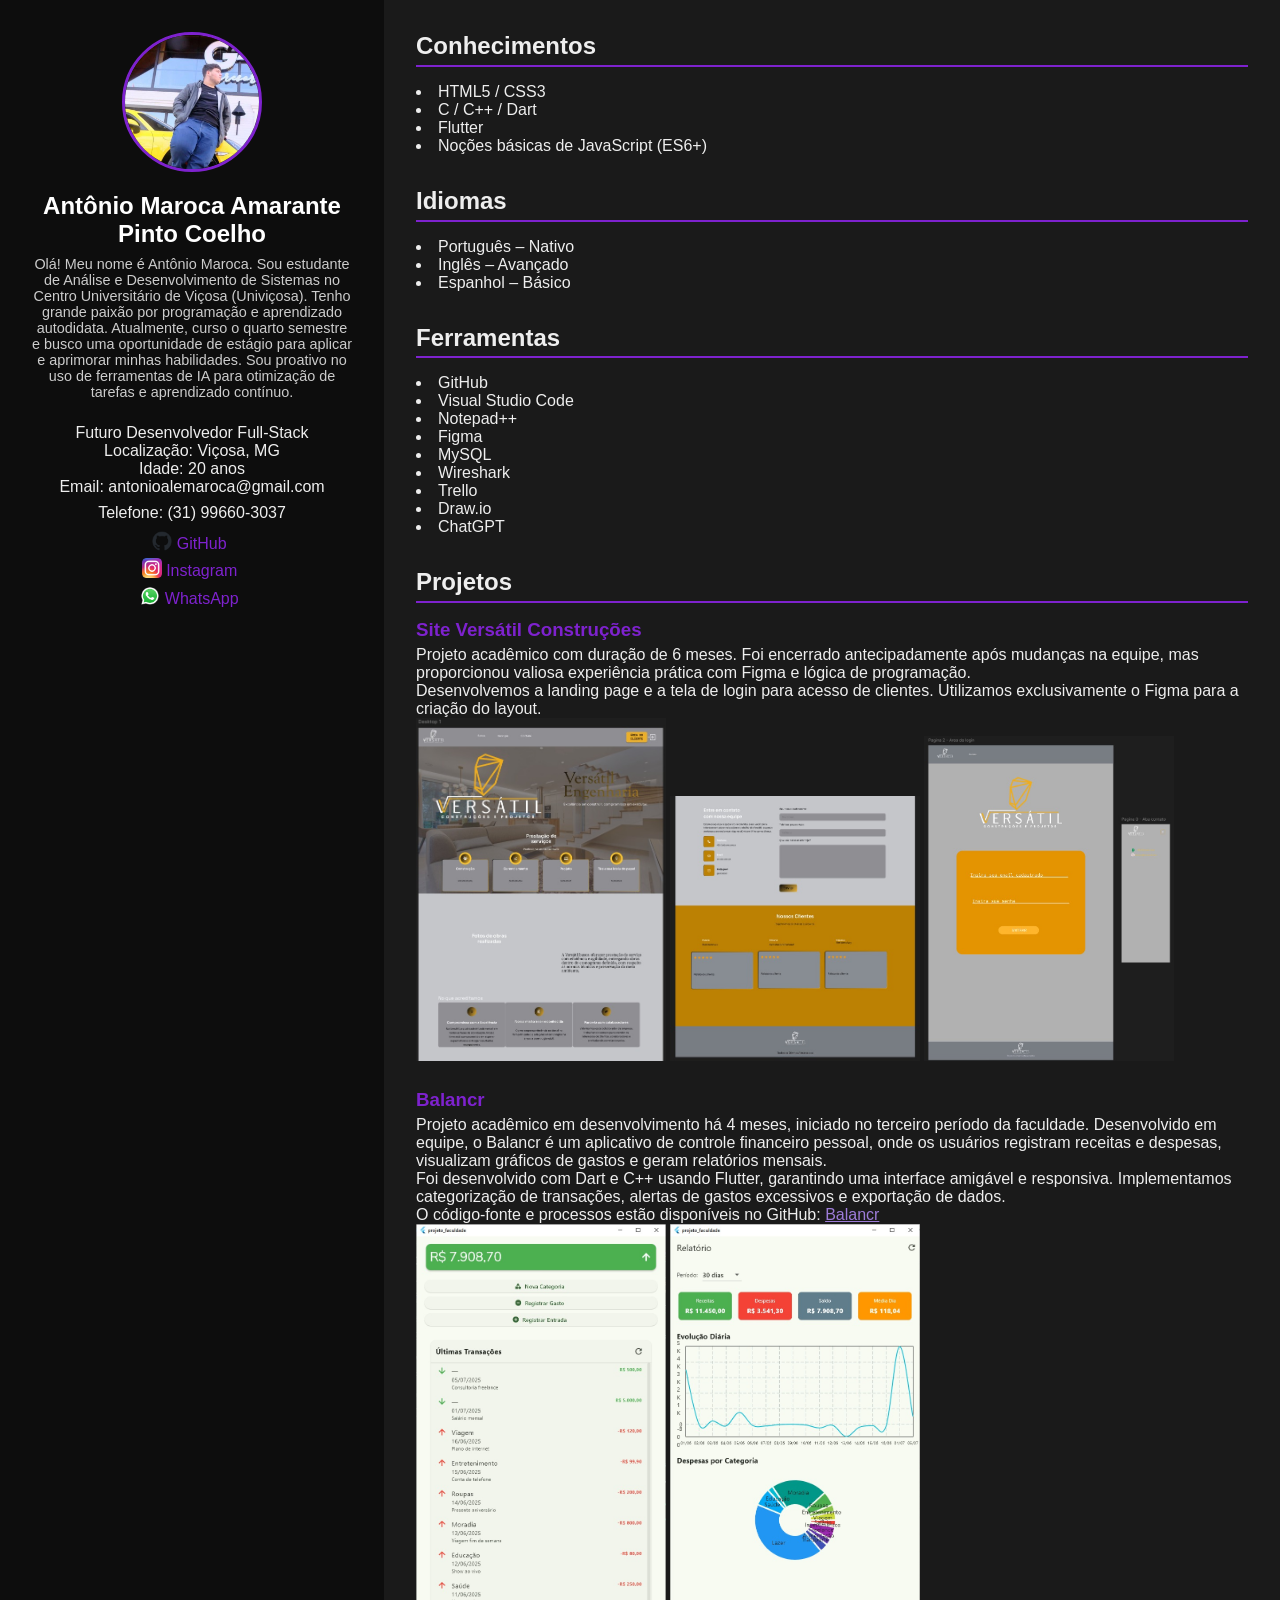
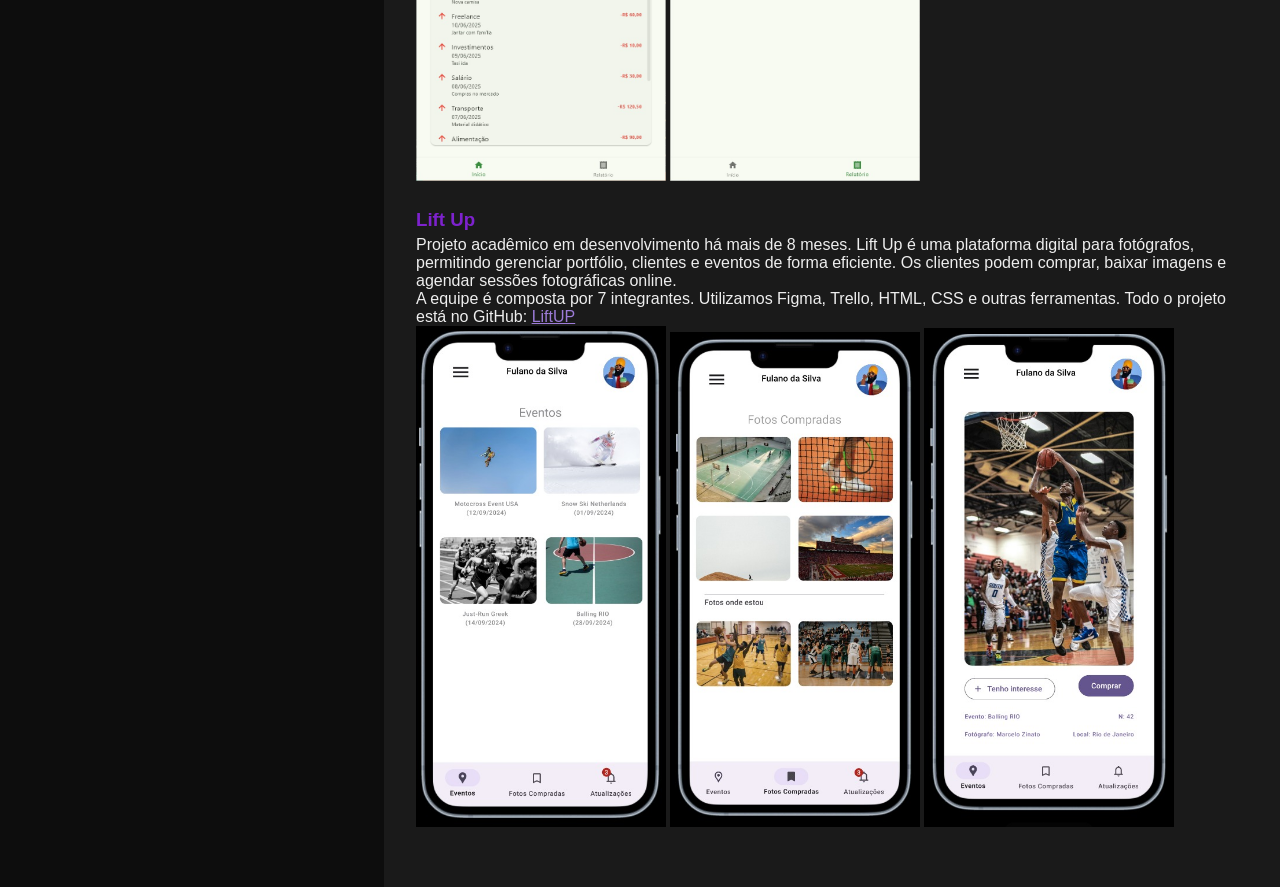
==== index.html @ 8708f104 "Update index.html" ====
<!DOCTYPE html>
<html lang="pt-BR">
<head>
  <meta charset="UTF-8" />
  <meta name="viewport" content="width=device-width, initial-scale=1.0" />
  <title>Meu Currículo</title>
  <link rel="stylesheet" href="style/style.css" />
  <link href="https://unpkg.com/aos@2.3.4/dist/aos.css" rel="stylesheet" />
</head>
<body>
  <div class="container" data-aos="fade-right">
    <aside class="sidebar">
      <div class="profile-pic">
        <img src="Imagens e videos/perfil.jpeg" alt="Minha foto" />
      </div>
      <h2>Antônio Maroca Amarante Pinto Coelho</h2>
      <p class="sobre">
        Olá! Meu nome é Antônio Maroca. Sou estudante de Análise e Desenvolvimento de Sistemas
        no Centro Universitário de Viçosa (Univiçosa). Tenho grande paixão por programação e
        aprendizado autodidata. Atualmente, curso o quarto semestre e busco uma oportunidade
        de estágio para aplicar e aprimorar minhas habilidades. Sou proativo no uso de ferramentas
        de IA para otimização de tarefas e aprendizado contínuo.
      </p>

      <div class="localizacao">
        <p>Futuro Desenvolvedor Full‑Stack</p>
        <p>Localização: Viçosa, MG</p>
        <p>Idade: <span id="idade">—</span> anos</p>
      </div>

      <div class="contato">
        <p>Email: antonioalemaroca@gmail.com</p>
        <p>Telefone: (31) 99660‑3037</p>
      </div>

      <div class="redes">
        <img class="icone" src="Imagens e videos/github-mark (2).png" alt="GitHub" />
        <a href="https://github.com/AtnmarocaDvlP">GitHub</a><br />

        <img class="icone" src="Imagens e videos/512px-Instagram_icon.png" alt="Instagram" />
        <a href="https://www.instagram.com/ale_maroca/">Instagram</a><br />

        <img class="icone" src="Imagens e videos/512px-WhatsApp.svg.png" alt="WhatsApp" />
        <a href="https://wa.me/5531996603037">WhatsApp</a><br />
      </div>
    </aside>

    <main class="main-content" data-aos="fade-up">
      <section class="conhecimento">
        <h2>Conhecimentos</h2>
        <ul>
          <li>HTML5 / CSS3</li>
          <li>C / C++ / Dart</li>
          <li>Flutter</li>
          <li>Noções básicas de JavaScript (ES6+)</li>
        </ul>

        <h2>Idiomas</h2>
        <ul>
          <li>Português – Nativo</li>
          <li>Inglês – Avançado</li>
          <li>Espanhol – Básico</li>
        </ul>

        <h2>Ferramentas</h2>
        <ul>
          <li>GitHub</li>
          <li>Visual Studio Code</li>
          <li>Notepad++</li>
          <li>Figma</li>
          <li>MySQL</li>
          <li>Wireshark</li>
          <li>Trello</li>
          <li>Draw.io</li>
          <li>ChatGPT</li>
        </ul>
      </section>

      <section class="projetos" data-aos="fade-up">
        <h2>Projetos</h2>

        <div class="projeto">
          <h3>Site Versátil Construções</h3>
          <p>
            Projeto acadêmico com duração de 6 meses. Foi encerrado antecipadamente após
            mudanças na equipe, mas proporcionou valiosa experiência prática com Figma e lógica
            de programação.
          </p>
          <p>
            Desenvolvemos a landing page e a tela de login para acesso de clientes. Utilizamos
            exclusivamente o Figma para a criação do layout.
          </p>
          <div class="imagensprojetos" data-aos="fade-up">
            <img src="Imagens e videos/versatil1.jpeg" alt="Versátil 1" />
            <img src="Imagens e videos/versatil2.jpeg" alt="Versátil 2" />
            <img src="Imagens e videos/versatil3.jpeg" alt="Versátil 3" />
          </div>
        </div>

        <div class="projeto">
          <h3>Balancr</h3>
          <p>
            Projeto acadêmico em desenvolvimento há 4 meses, iniciado no terceiro período
            da faculdade. Desenvolvido em equipe, o Balancr é um aplicativo de controle financeiro
            pessoal, onde os usuários registram receitas e despesas, visualizam gráficos de gastos
            e geram relatórios mensais.
          </p>
          <p>
            Foi desenvolvido com Dart e C++ usando Flutter, garantindo uma interface amigável e
            responsiva. Implementamos categorização de transações, alertas de gastos excessivos
            e exportação de dados.
          </p>
          <p>
            O código-fonte e processos estão disponíveis no GitHub:
            <a href="https://github.com/AtnmarocaDvlP/BalancrApp">Balancr</a>
          </p>
          <div class="imagensprojetos" data-aos="fade-up">
            <img src="Imagens e videos/balancr2.jpeg" alt="Balancr 2" />
            <img src="Imagens e videos/balancr3.jpeg" alt="Balancr 3" />
          </div>
        </div>

        <div class="projeto">
          <h3>Lift Up</h3>
          <p>
            Projeto acadêmico em desenvolvimento há  mais de 8 meses. Lift Up é uma plataforma digital
            para fotógrafos, permitindo gerenciar portfólio, clientes e eventos de forma eficiente.
            Os clientes podem comprar, baixar imagens e agendar sessões fotográficas online.
          </p>
          <p>
            A equipe é composta por 7 integrantes. Utilizamos Figma, Trello, HTML, CSS e outras
            ferramentas. Todo o projeto está no GitHub:
            <a href="https://github.com/MatheusLZinato/Relatorio_LiftUp/tree/main?tab=readme-ov-file">LiftUP</a>
          </p>
          <div class="imagensprojetos" data-aos="fade-up">
            <img src="Imagens e videos/liftup1.jpeg" alt="LiftUp 1" />
            <img src="Imagens e videos/liftup2.jpeg" alt="LiftUp 2" />
            <img src="Imagens e videos/liftup3.jpeg" alt="LiftUp 3" />
          </div>
        </div>
      </section>
    </main>
  </div>

  <script>
    // Insira aqui sua data de nascimento no formato AAAA-MM-DD
    const dataNascimento = new Date('2006-06-15');
    const hoje = new Date();
    let idade = hoje.getFullYear() - dataNascimento.getFullYear();

    const mesDiff = hoje.getMonth() - dataNascimento.getMonth();
    if (mesDiff < 0 || (mesDiff === 0 && hoje.getDate() < dataNascimento.getDate())) {
      idade--;
    }

    document.getElementById('idade').textContent = idade;
  </script>

  <script src="script.js"></script>
  <script src="https://unpkg.com/aos@2.3.4/dist/aos.js"></script>
  <script>
    AOS.init({
      once: true,
      duration: 1200 // duração da animação em milissegundos
    });
  </script>
</body>
</html>
---- style/style.css ----
* { margin:0; padding:0; box-sizing: border-box; }
body, html { height:100%; font-family: Arial, sans-serif; background:#121212; color:#eee; }

.container { display:flex; }

/* sidebar 30% */
.sidebar {
  flex:0 0 30%;
  background:#0d0d0d;
  padding:2rem;
  text-align:center;
}
.profile-pic img {
  width:140px; height:140px; border-radius:50%;
  border:3px solid #7e22ce; object-fit:cover;
  margin-bottom:1rem;
}
.sidebar h2 { color:#fff; margin-bottom:0.5rem; }
.sidebar .sobre { font-size:0.9rem; margin-bottom:1.5rem; color:#ccc; }
.sidebar .contato p { margin-bottom:0.5rem; }
.sidebar .redes a {
  display:inline-block;
  color:#7e22ce; text-decoration:none;
  margin:0.3rem 0;
}
.sidebar .redes a:hover { text-decoration:underline; }

/* main 70% */
.main-content {
  flex:1;
  padding:2rem;
  background:#1a1a1a;
}
.main-content h2 {
  padding-bottom:0.3rem;
  border-bottom:2px solid #7e22ce;
  margin-bottom:1rem;
}
.conhecimento ul { list-style:disc inside; margin-bottom:2rem; }
.projeto { margin-bottom:1.5rem; }
.projeto h3 { color:#7e22ce; margin-bottom:0.3rem; }
.projeto a { color:#9d7cd8; }

/* responsivo */
@media(max-width:768px){
  .container { flex-direction:column; }
  .sidebar, .main-content { flex:none; width:100%; }
}
.icone {
  width: 20px;
  height: 20px;
  vertical-align: -2px;  /* Alinha a imagem ao meio da linha do texto */
  margin-left: -5px;        /* Espaço entre o texto e a imagem */
}
.imagemprojetos {
display: flex;
gap: 15px;
flex-wrap: wrap;
justify-content: center;
margin-top: 1rem;
}
.imagensprojetos img {
  width: 30%;
  height: auto;
}
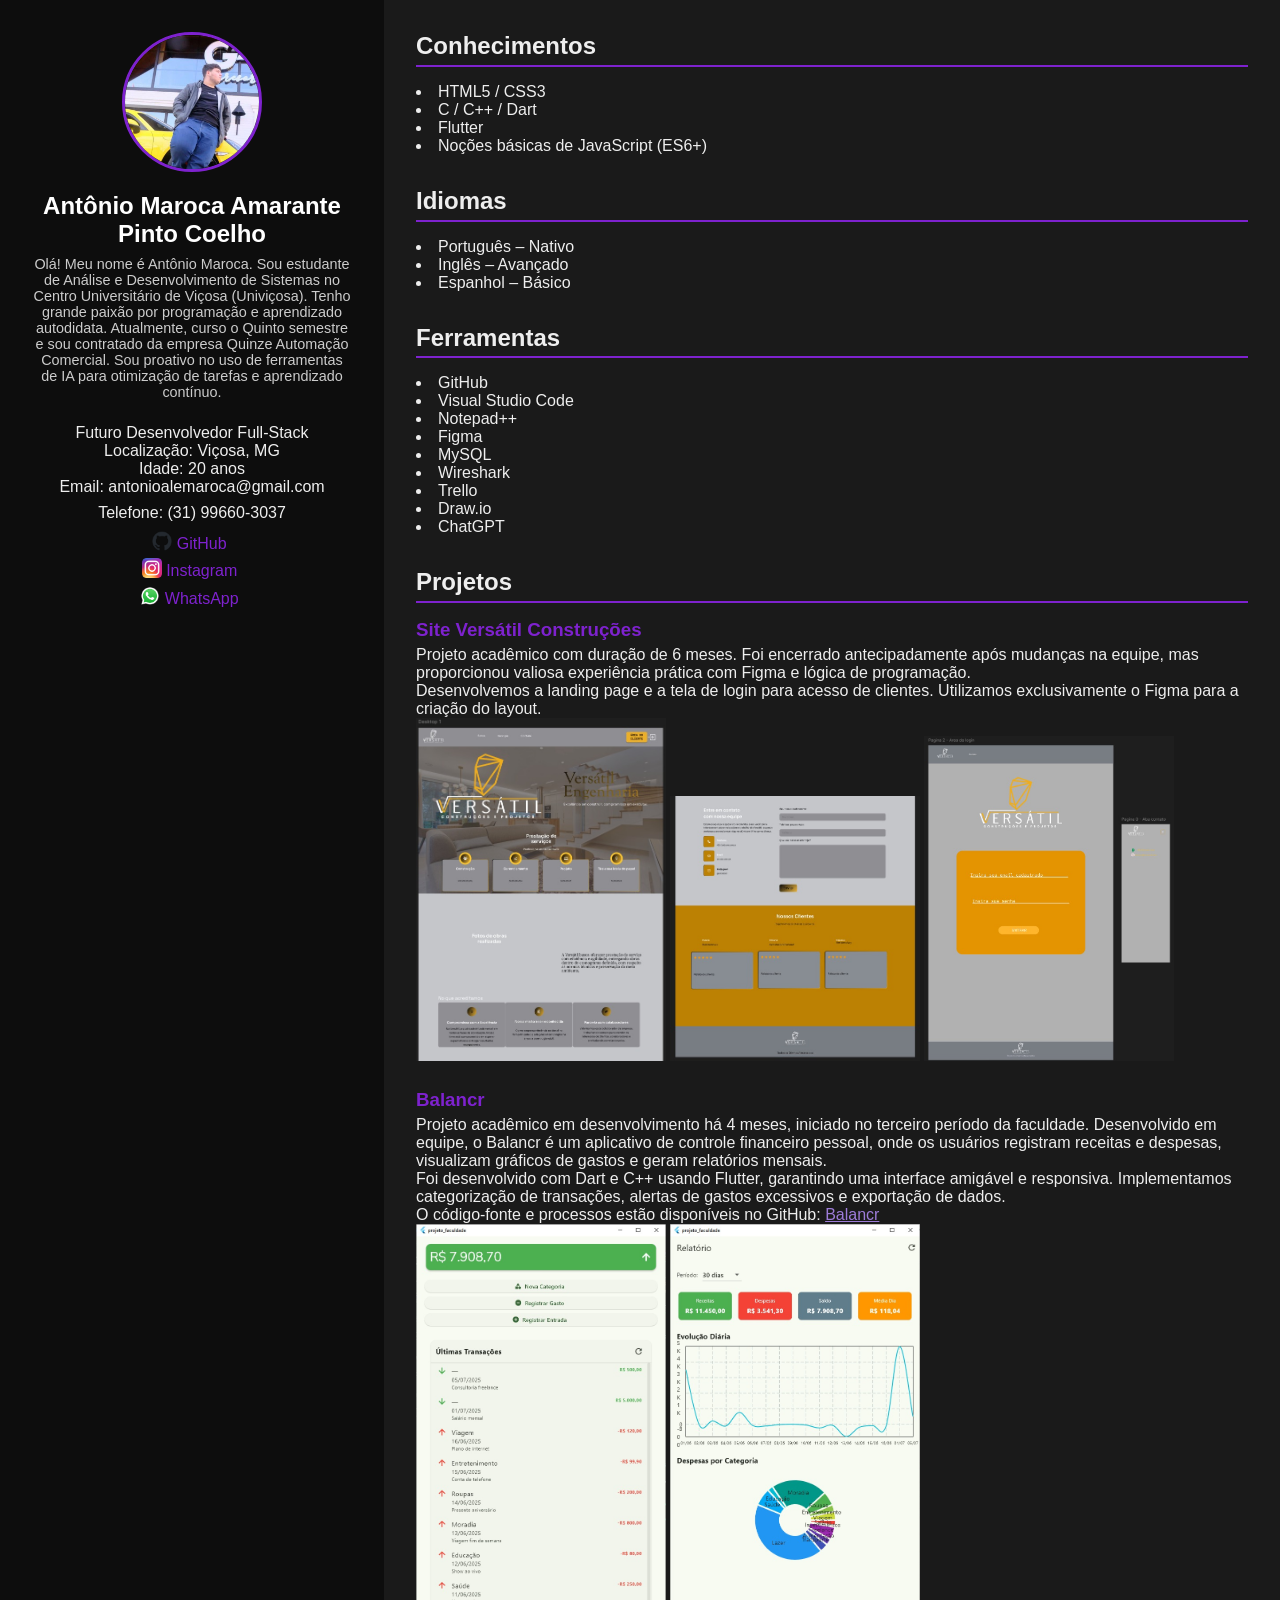
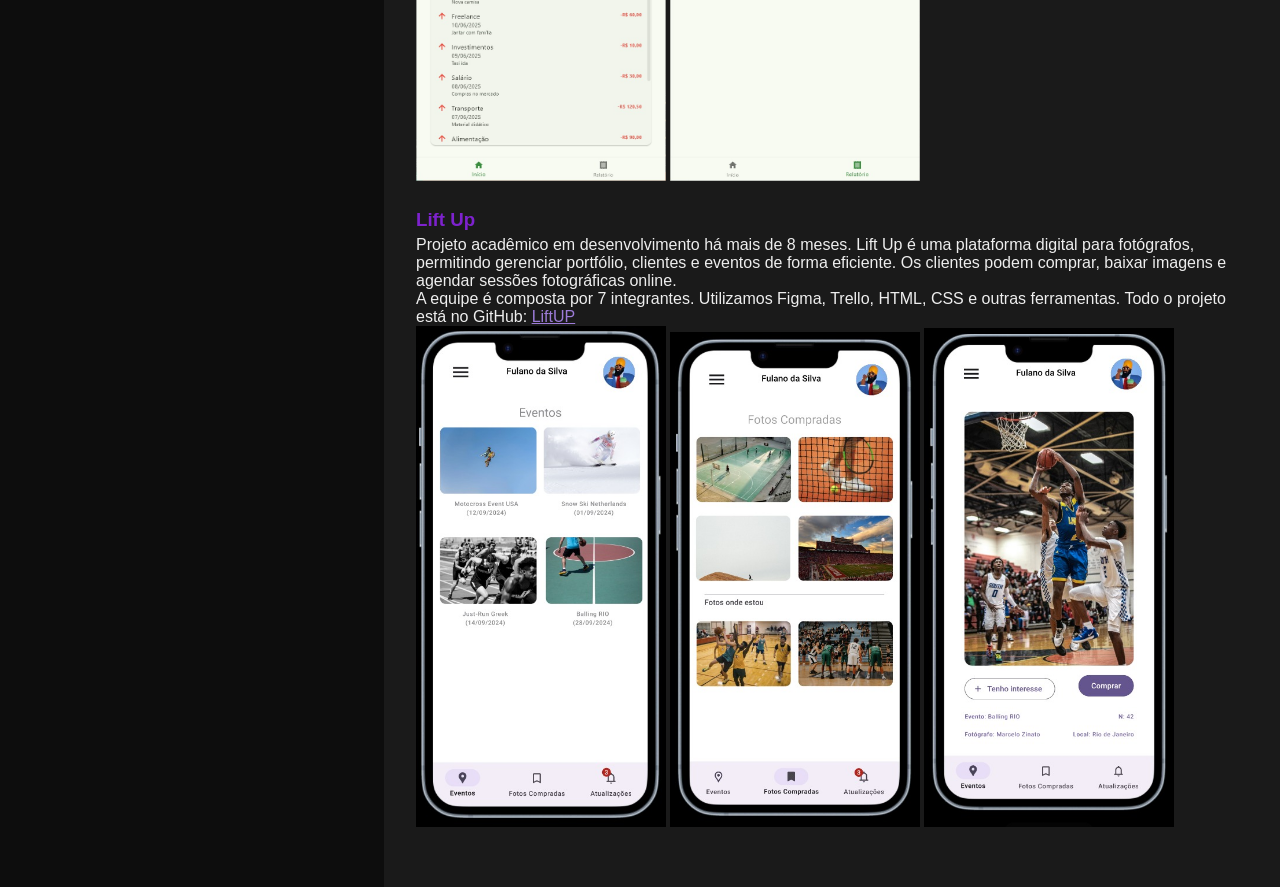
==== commit 96678fc0: "Update index.html" ====
--- a/index.html
+++ b/index.html
@@ -17,8 +17,8 @@
       <p class="sobre">
         Olá! Meu nome é Antônio Maroca. Sou estudante de Análise e Desenvolvimento de Sistemas
         no Centro Universitário de Viçosa (Univiçosa). Tenho grande paixão por programação e
-        aprendizado autodidata. Atualmente, curso o quarto semestre e busco uma oportunidade
-        de estágio para aplicar e aprimorar minhas habilidades. Sou proativo no uso de ferramentas
+        aprendizado autodidata. Atualmente, curso o Quinto semestre 
+        e sou contratado da empresa Quinze Automação Comercial. Sou proativo no uso de ferramentas
         de IA para otimização de tarefas e aprendizado contínuo.
       </p>
 
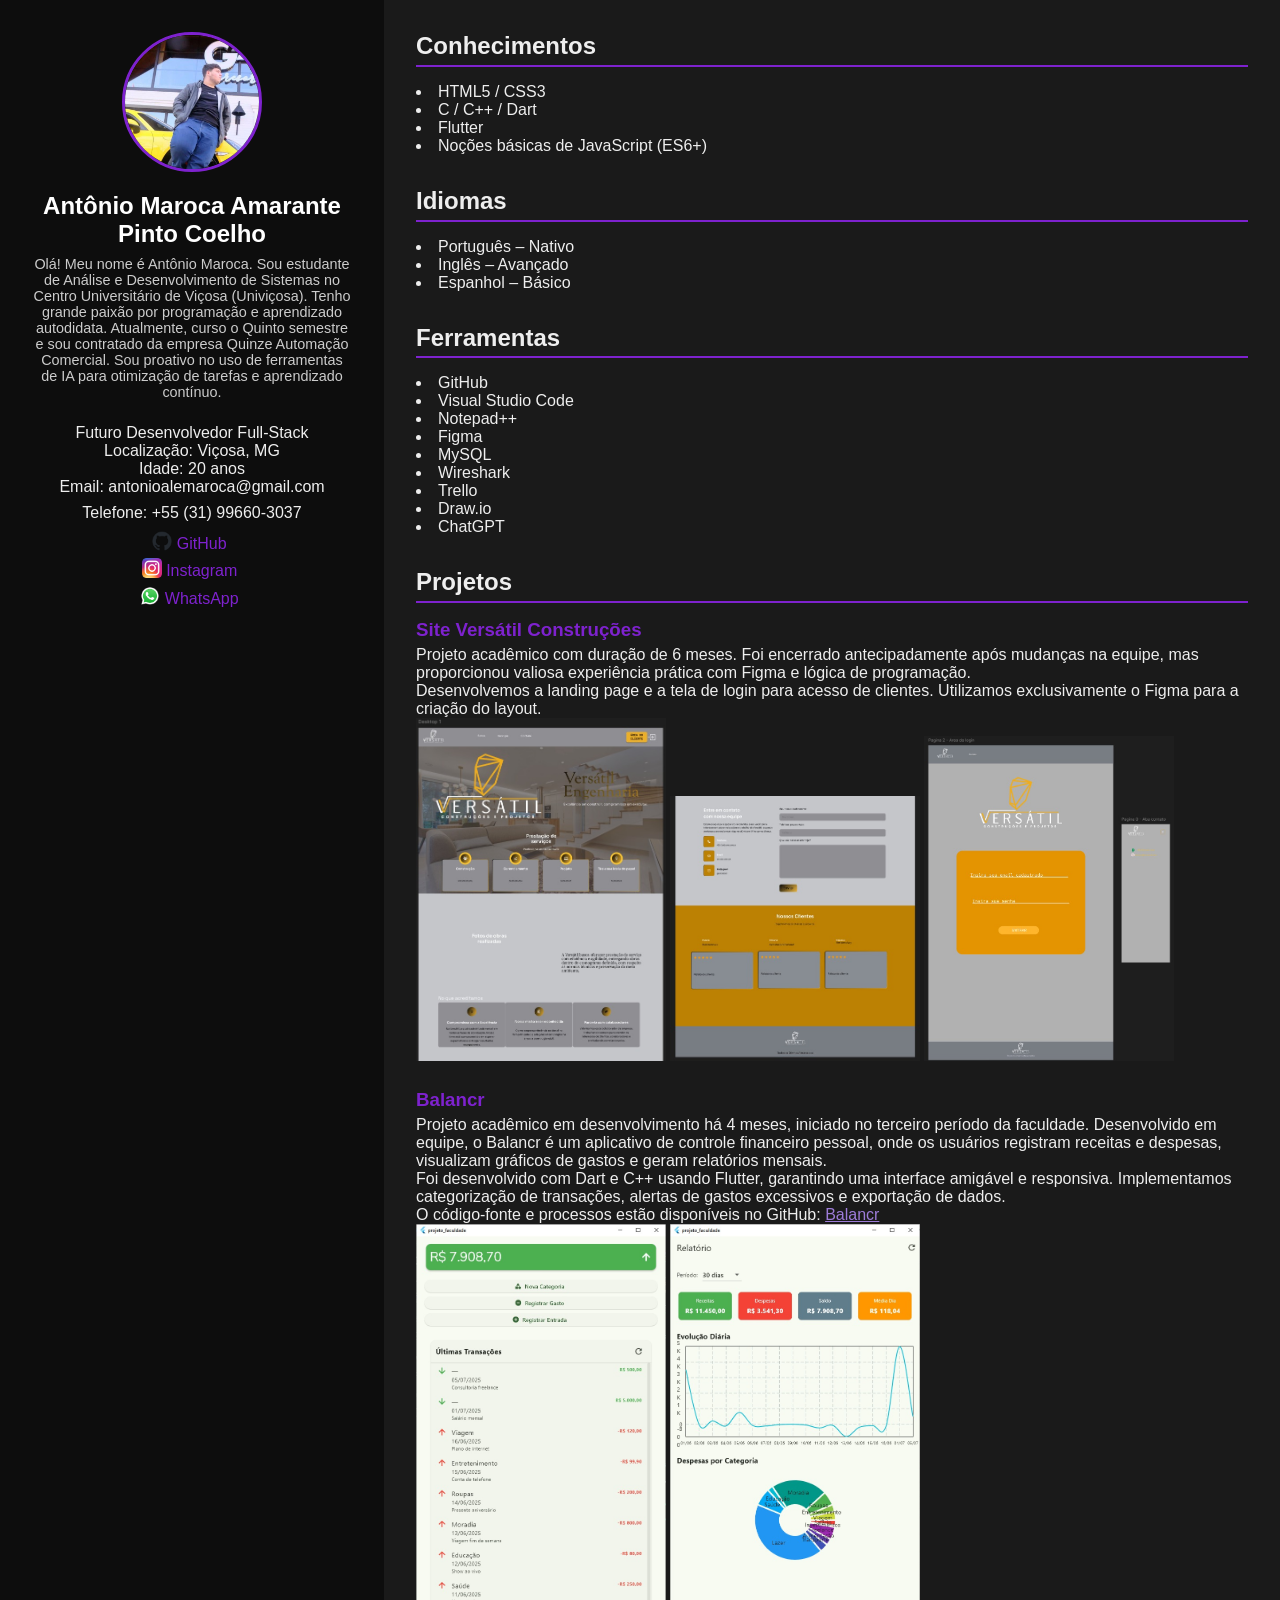
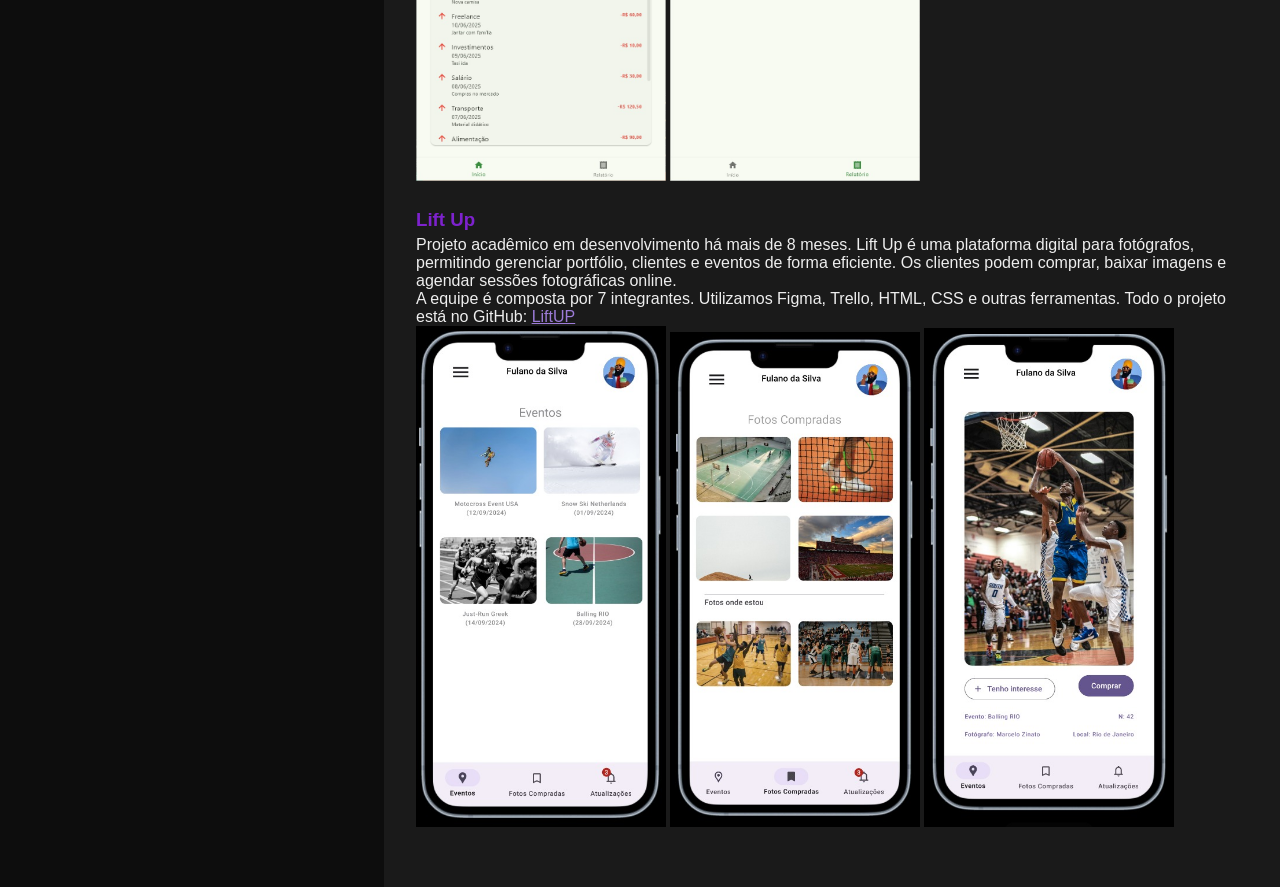
==== commit bd978d9d: "Update index.html" ====
--- a/index.html
+++ b/index.html
@@ -30,7 +30,7 @@
 
       <div class="contato">
         <p>Email: antonioalemaroca@gmail.com</p>
-        <p>Telefone: (31) 99660‑3037</p>
+        <p>Telefone:  +55 (31) 99660‑3037</p>
       </div>
 
       <div class="redes">
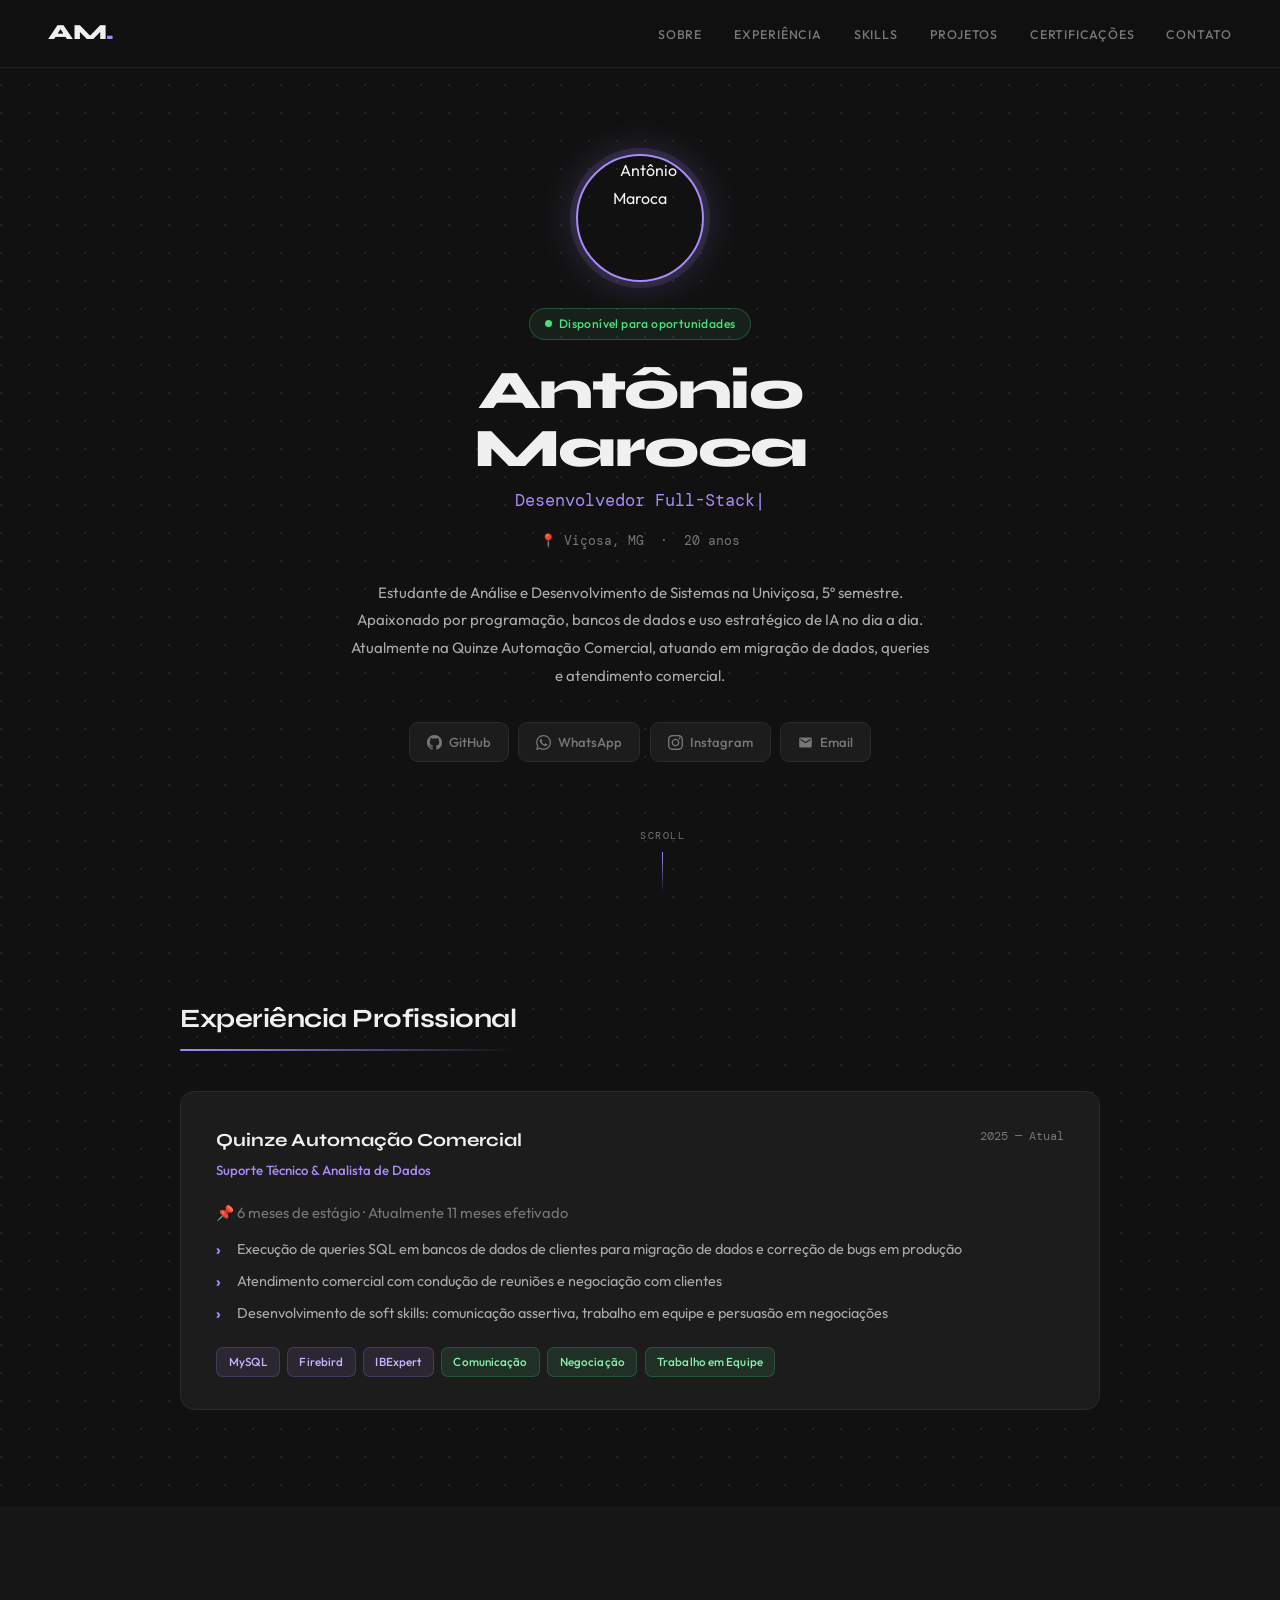
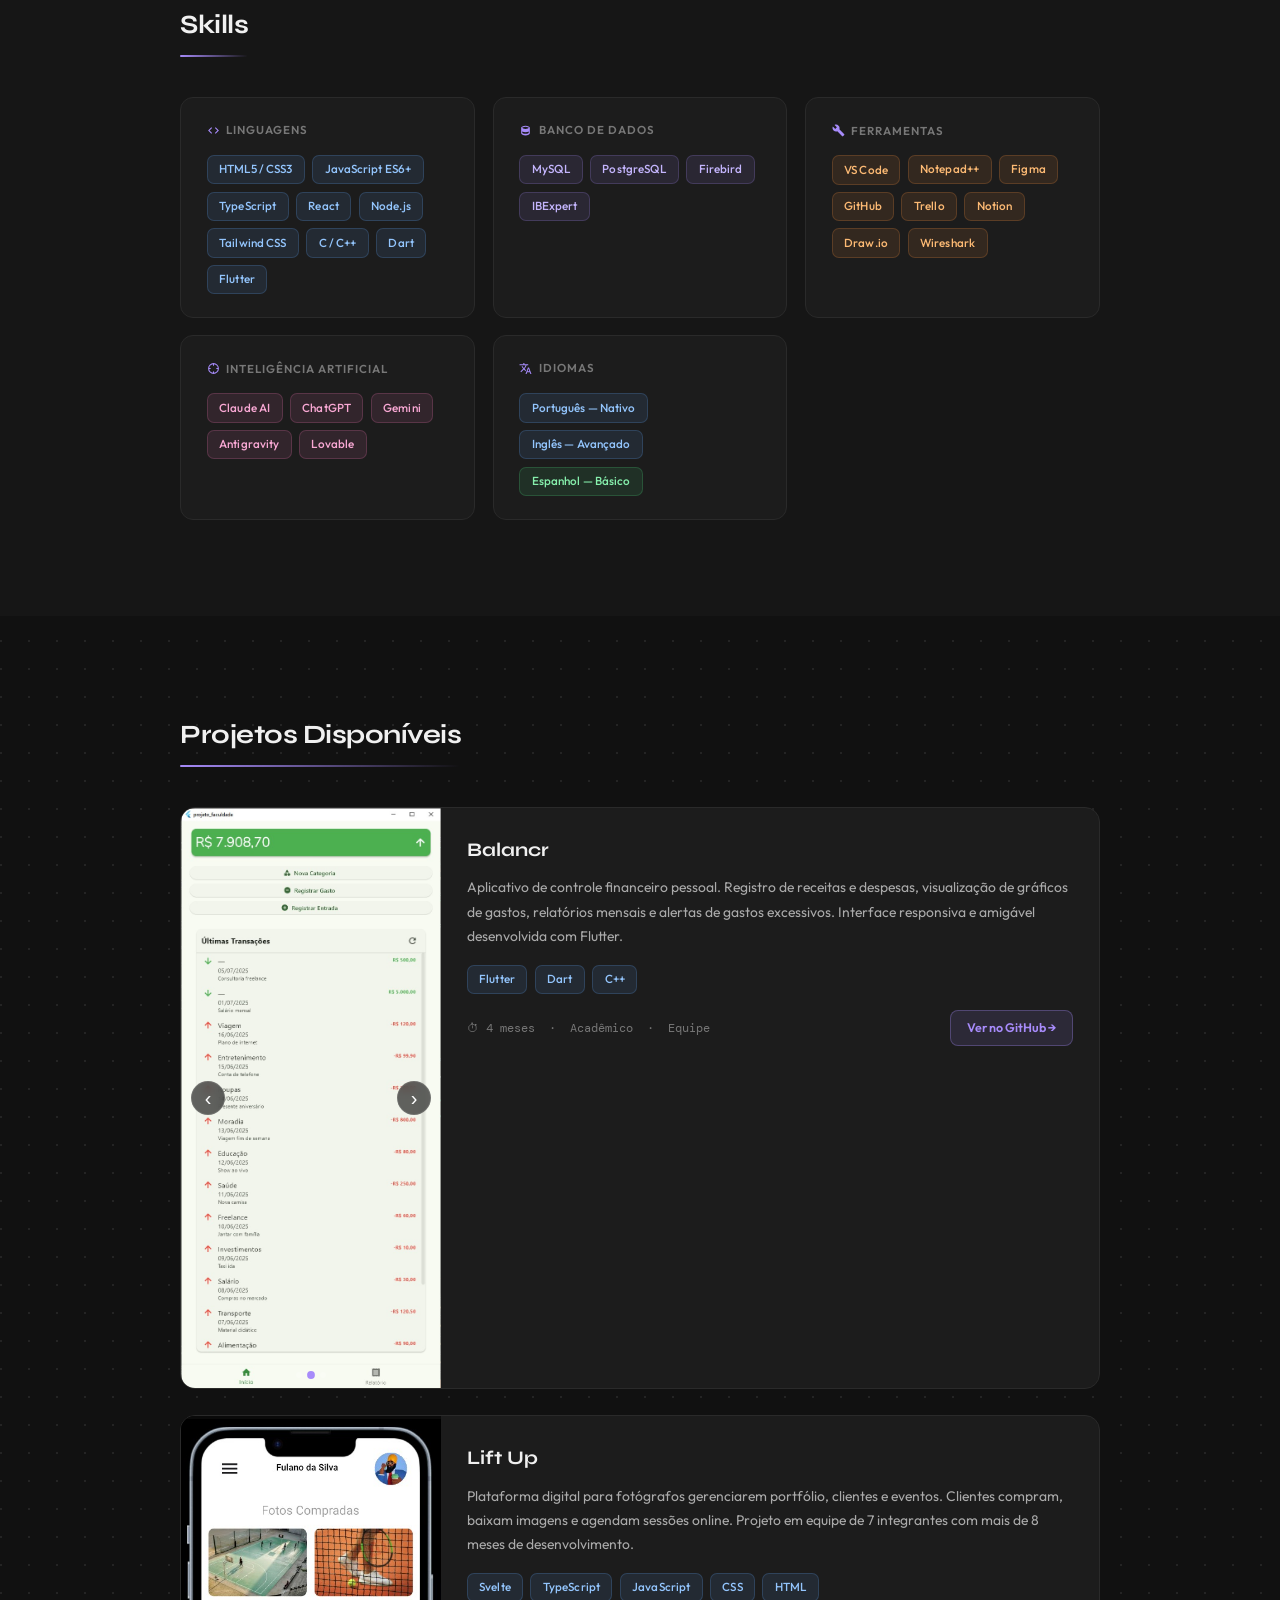
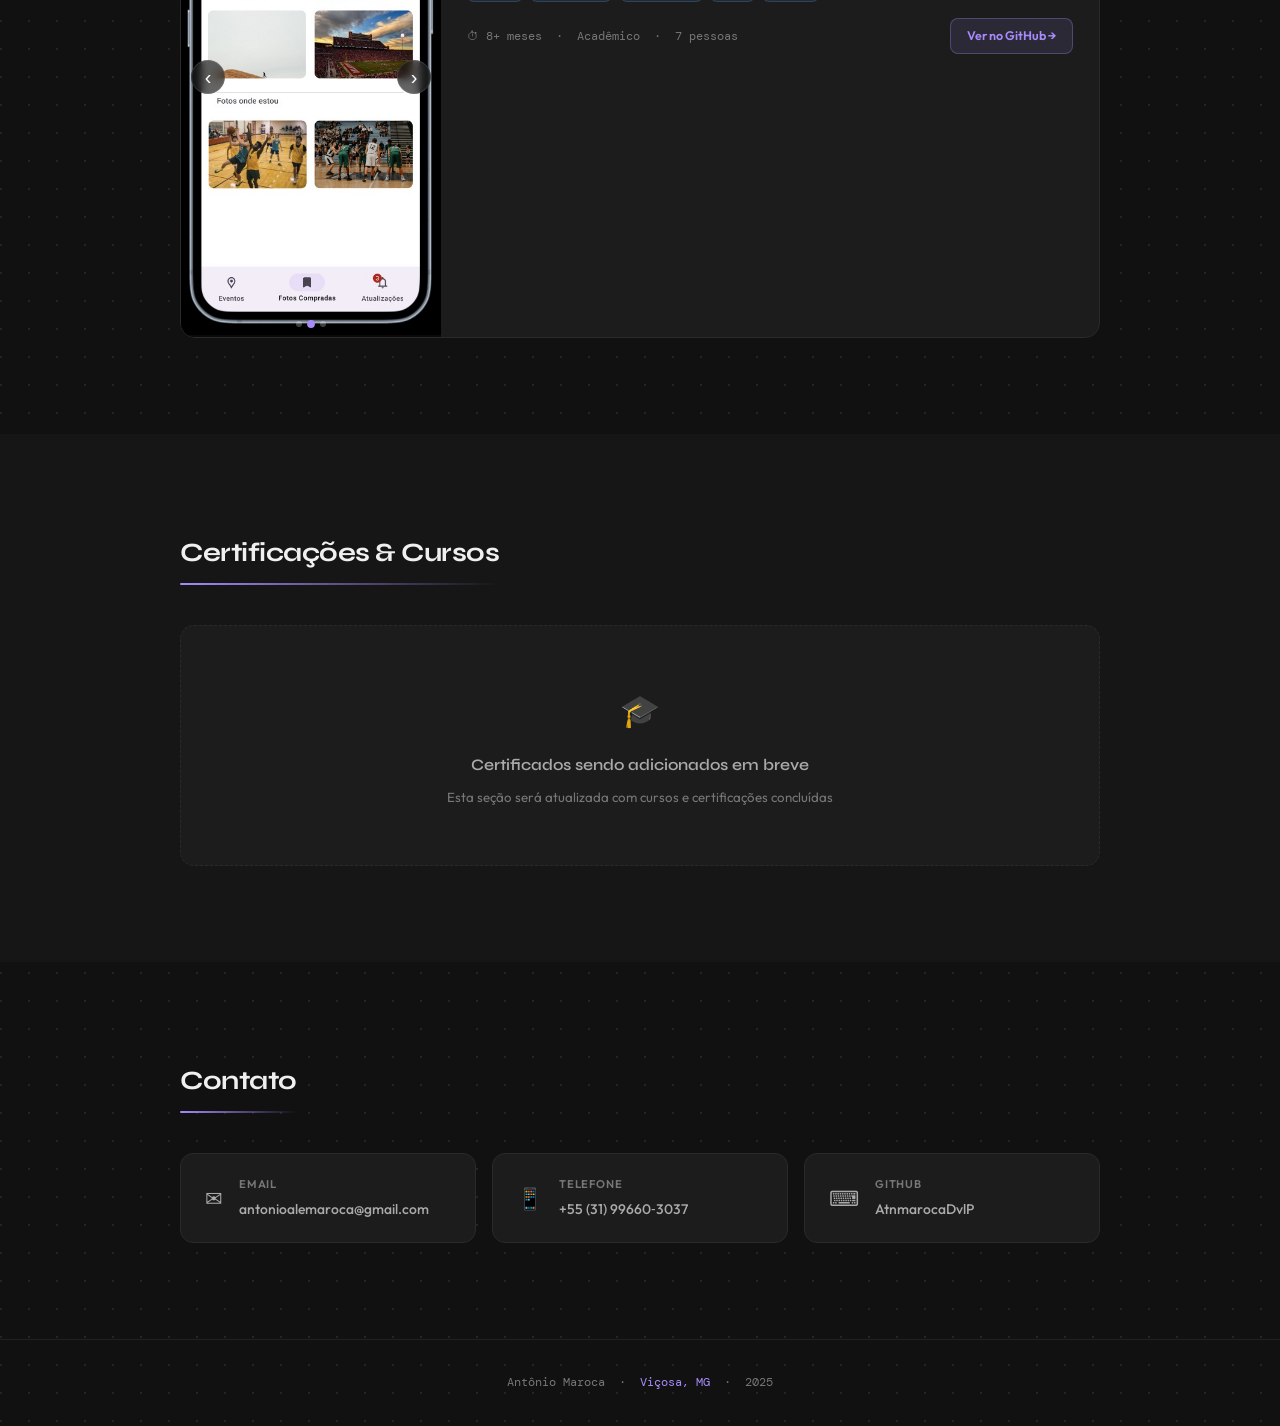
==== commit f42b6511: "new curriculum att of my actually curriculum, more achiviments, skills and clean" ====
--- a/index.html
+++ b/index.html
@@ -1,168 +1,451 @@
 <!DOCTYPE html>
 <html lang="pt-BR">
+
 <head>
   <meta charset="UTF-8" />
   <meta name="viewport" content="width=device-width, initial-scale=1.0" />
-  <title>Meu Currículo</title>
-  <link rel="stylesheet" href="style/style.css" />
+  <title>Antônio Maroca — Dev Full-Stack & DBA</title>
+  <link rel="stylesheet" href="style.css" />
   <link href="https://unpkg.com/aos@2.3.4/dist/aos.css" rel="stylesheet" />
+  <link
+    href="https://fonts.googleapis.com/css2?family=Syne:wght@400;500;600;700;800&family=Outfit:wght@300;400;500;600&family=DM+Mono:ital,wght@0,400;0,500;1,400&display=swap"
+    rel="stylesheet" />
 </head>
+
 <body>
-  <div class="container" data-aos="fade-right">
-    <aside class="sidebar">
+
+  <!-- NAVBAR -->
+  <nav class="navbar">
+    <span class="nav-brand">AM<span class="accent">.</span></span>
+    <ul class="nav-links">
+      <li><a href="#sobre">Sobre</a></li>
+      <li><a href="#experiencia">Experiência</a></li>
+      <li><a href="#skills">Skills</a></li>
+      <li><a href="#projetos">Projetos</a></li>
+      <li><a href="#certificacoes">Certificações</a></li>
+      <li><a href="#contato">Contato</a></li>
+    </ul>
+    <button class="nav-menu-btn" id="menuBtn" aria-label="Menu">
+      <span></span><span></span><span></span>
+    </button>
+  </nav>
+
+  <!-- HERO -->
+  <header class="hero" id="sobre">
+    <div class="hero-content" data-aos="fade-up" data-aos-duration="900">
       <div class="profile-pic">
-        <img src="Imagens e videos/perfil.jpeg" alt="Minha foto" />
-      </div>
-      <h2>Antônio Maroca Amarante Pinto Coelho</h2>
-      <p class="sobre">
-        Olá! Meu nome é Antônio Maroca. Sou estudante de Análise e Desenvolvimento de Sistemas
-        no Centro Universitário de Viçosa (Univiçosa). Tenho grande paixão por programação e
-        aprendizado autodidata. Atualmente, curso o Quinto semestre 
-        e sou contratado da empresa Quinze Automação Comercial. Sou proativo no uso de ferramentas
-        de IA para otimização de tarefas e aprendizado contínuo.
+        <img src="Imagens e videos/foto_perfil_curriculo.jpeg" alt="Antônio Maroca" />
+      </div>
+      <div class="badge-disponivel">
+        <span class="badge-dot"></span> Disponível para oportunidades
+      </div>
+      <h1 class="hero-name">Antônio Maroca</h1>
+      <p class="hero-title">
+        <span id="typed-title"></span><span class="cursor">|</span>
       </p>
-
-      <div class="localizacao">
-        <p>Futuro Desenvolvedor Full‑Stack</p>
-        <p>Localização: Viçosa, MG</p>
-        <p>Idade: <span id="idade">—</span> anos</p>
-      </div>
-
-      <div class="contato">
-        <p>Email: antonioalemaroca@gmail.com</p>
-        <p>Telefone:  +55 (31) 99660‑3037</p>
-      </div>
-
-      <div class="redes">
-        <img class="icone" src="Imagens e videos/github-mark (2).png" alt="GitHub" />
-        <a href="https://github.com/AtnmarocaDvlP">GitHub</a><br />
-
-        <img class="icone" src="Imagens e videos/512px-Instagram_icon.png" alt="Instagram" />
-        <a href="https://www.instagram.com/ale_maroca/">Instagram</a><br />
-
-        <img class="icone" src="Imagens e videos/512px-WhatsApp.svg.png" alt="WhatsApp" />
-        <a href="https://wa.me/5531996603037">WhatsApp</a><br />
-      </div>
-    </aside>
-
-    <main class="main-content" data-aos="fade-up">
-      <section class="conhecimento">
-        <h2>Conhecimentos</h2>
-        <ul>
-          <li>HTML5 / CSS3</li>
-          <li>C / C++ / Dart</li>
-          <li>Flutter</li>
-          <li>Noções básicas de JavaScript (ES6+)</li>
+      <p class="hero-location">📍 Viçosa, MG &nbsp;·&nbsp; <span id="idade">—</span> anos</p>
+      <p class="hero-sobre">
+        Estudante de Análise e Desenvolvimento de Sistemas na Univiçosa, 5º semestre.
+        Apaixonado por programação, bancos de dados e uso estratégico de IA no dia a dia.
+        Atualmente na Quinze Automação Comercial, atuando em migração de dados,
+        queries e atendimento comercial.
+      </p>
+      <div class="hero-social">
+        <a href="https://github.com/AtnmarocaDvlP" target="_blank" class="social-btn">
+          <svg viewBox="0 0 24 24" fill="currentColor" width="15" height="15">
+            <path
+              d="M12 0C5.37 0 0 5.37 0 12c0 5.31 3.435 9.795 8.205 11.385.6.105.825-.255.825-.57 0-.285-.015-1.23-.015-2.235-3.015.555-3.795-.735-4.035-1.41-.135-.345-.72-1.41-1.23-1.695-.42-.225-1.02-.78-.015-.795.945-.015 1.62.87 1.845 1.23 1.08 1.815 2.805 1.305 3.495.99.105-.78.42-1.305.765-1.605-2.67-.3-5.46-1.335-5.46-5.925 0-1.305.465-2.385 1.23-3.225-.12-.3-.54-1.53.12-3.18 0 0 1.005-.315 3.3 1.23.96-.27 1.98-.405 3-.405s2.04.135 3 .405c2.295-1.56 3.3-1.23 3.3-1.23.66 1.65.24 2.88.12 3.18.765.84 1.23 1.905 1.23 3.225 0 4.605-2.805 5.625-5.475 5.925.435.375.81 1.095.81 2.22 0 1.605-.015 2.895-.015 3.3 0 .315.225.69.825.57A12.02 12.02 0 0 0 24 12c0-6.63-5.37-12-12-12z" />
+          </svg>
+          GitHub
+        </a>
+        <a href="https://wa.me/5531996603037" target="_blank" class="social-btn">
+          <svg viewBox="0 0 24 24" fill="currentColor" width="15" height="15">
+            <path
+              d="M17.472 14.382c-.297-.149-1.758-.867-2.03-.967-.273-.099-.471-.148-.67.15-.197.297-.767.966-.94 1.164-.173.199-.347.223-.644.075-.297-.15-1.255-.463-2.39-1.475-.883-.788-1.48-1.761-1.653-2.059-.173-.297-.018-.458.13-.606.134-.133.298-.347.446-.52.149-.174.198-.298.298-.497.099-.198.05-.371-.025-.52-.075-.149-.669-1.612-.916-2.207-.242-.579-.487-.5-.669-.51-.173-.008-.371-.01-.57-.01-.198 0-.52.074-.792.372-.272.297-1.04 1.016-1.04 2.479 0 1.462 1.065 2.875 1.213 3.074.149.198 2.096 3.2 5.077 4.487.709.306 1.262.489 1.694.625.712.227 1.36.195 1.871.118.571-.085 1.758-.719 2.006-1.413.248-.694.248-1.289.173-1.413-.074-.124-.272-.198-.57-.347m-5.421 7.403h-.004a9.87 9.87 0 0 1-5.031-1.378l-.361-.214-3.741.982.998-3.648-.235-.374a9.86 9.86 0 0 1-1.51-5.26c.001-5.45 4.436-9.884 9.888-9.884 2.64 0 5.122 1.03 6.988 2.898a9.825 9.825 0 0 1 2.893 6.994c-.003 5.45-4.437 9.884-9.885 9.884m8.413-18.297A11.815 11.815 0 0 0 12.05 0C5.495 0 .16 5.335.157 11.892c0 2.096.547 4.142 1.588 5.945L.057 24l6.305-1.654a11.882 11.882 0 0 0 5.683 1.448h.005c6.554 0 11.89-5.335 11.893-11.893a11.821 11.821 0 0 0-3.48-8.413z" />
+          </svg>
+          WhatsApp
+        </a>
+        <a href="https://www.instagram.com/ale_maroca/" target="_blank" class="social-btn">
+          <svg viewBox="0 0 24 24" fill="currentColor" width="15" height="15">
+            <path
+              d="M12 2.163c3.204 0 3.584.012 4.85.07 3.252.148 4.771 1.691 4.919 4.919.058 1.265.069 1.645.069 4.849 0 3.205-.012 3.584-.069 4.849-.149 3.225-1.664 4.771-4.919 4.919-1.266.058-1.644.07-4.85.07-3.204 0-3.584-.012-4.849-.07-3.26-.149-4.771-1.699-4.919-4.92-.058-1.265-.07-1.644-.07-4.849 0-3.204.013-3.583.07-4.849.149-3.227 1.664-4.771 4.919-4.919 1.266-.057 1.645-.069 4.849-.069zm0-2.163c-3.259 0-3.667.014-4.947.072-4.358.2-6.78 2.618-6.98 6.98-.059 1.281-.073 1.689-.073 4.948 0 3.259.014 3.668.072 4.948.2 4.358 2.618 6.78 6.98 6.98 1.281.058 1.689.072 4.948.072 3.259 0 3.668-.014 4.948-.072 4.354-.2 6.782-2.618 6.979-6.98.059-1.28.073-1.689.073-4.948 0-3.259-.014-3.667-.072-4.947-.196-4.354-2.617-6.78-6.979-6.98-1.281-.059-1.69-.073-4.949-.073zm0 5.838c-3.403 0-6.162 2.759-6.162 6.162s2.759 6.163 6.162 6.163 6.162-2.759 6.162-6.163c0-3.403-2.759-6.162-6.162-6.162zm0 10.162c-2.209 0-4-1.79-4-4 0-2.209 1.791-4 4-4s4 1.791 4 4c0 2.21-1.791 4-4 4zm6.406-11.845c-.796 0-1.441.645-1.441 1.44s.645 1.44 1.441 1.44c.795 0 1.439-.645 1.439-1.44s-.644-1.44-1.439-1.44z" />
+          </svg>
+          Instagram
+        </a>
+        <a href="mailto:antonioalemaroca@gmail.com" class="social-btn">
+          <svg viewBox="0 0 24 24" fill="currentColor" width="15" height="15">
+            <path
+              d="M20 4H4c-1.1 0-2 .9-2 2v12c0 1.1.9 2 2 2h16c1.1 0 2-.9 2-2V6c0-1.1-.9-2-2-2zm0 4-8 5-8-5V6l8 5 8-5v2z" />
+          </svg>
+          Email
+        </a>
+      </div>
+    </div>
+    <div class="hero-scroll-hint" data-aos="fade-up" data-aos-delay="600">
+      <span>scroll</span>
+      <div class="scroll-line"></div>
+    </div>
+  </header>
+
+  <!-- EXPERIÊNCIA -->
+  <section class="section" id="experiencia">
+    <div class="section-inner">
+      <h2 class="section-title" data-aos="fade-up">Experiência Profissional</h2>
+      <div class="exp-card" data-aos="fade-up" data-aos-delay="100">
+        <div class="exp-header">
+          <div>
+            <h3 class="exp-company">Quinze Automação Comercial</h3>
+            <p class="exp-role">Suporte Técnico & Analista de Dados</p>
+          </div>
+          <span class="exp-date">2025 — Atual</span>
+        </div>
+        <p class="exp-timeline"
+          style="margin: 0.5rem 0 0.8rem; color: var(--text-muted, #aaa); font-size: .92rem; line-height: 1.5;">
+          📌 6 meses de estágio · Atualmente <span id="meses-efetivado">—</span> meses efetivado
+        </p>
+        <ul class="exp-list">
+          <li>Execução de queries SQL em bancos de dados de clientes para migração de dados e correção de bugs em
+            produção</li>
+          <li>Atendimento comercial com condução de reuniões e negociação com clientes</li>
+          <li>Desenvolvimento de soft skills: comunicação assertiva, trabalho em equipe e persuasão em negociações</li>
         </ul>
-
-        <h2>Idiomas</h2>
-        <ul>
-          <li>Português – Nativo</li>
-          <li>Inglês – Avançado</li>
-          <li>Espanhol – Básico</li>
-        </ul>
-
-        <h2>Ferramentas</h2>
-        <ul>
-          <li>GitHub</li>
-          <li>Visual Studio Code</li>
-          <li>Notepad++</li>
-          <li>Figma</li>
-          <li>MySQL</li>
-          <li>Wireshark</li>
-          <li>Trello</li>
-          <li>Draw.io</li>
-          <li>ChatGPT</li>
-        </ul>
-      </section>
-
-      <section class="projetos" data-aos="fade-up">
-        <h2>Projetos</h2>
-
-        <div class="projeto">
-          <h3>Site Versátil Construções</h3>
-          <p>
-            Projeto acadêmico com duração de 6 meses. Foi encerrado antecipadamente após
-            mudanças na equipe, mas proporcionou valiosa experiência prática com Figma e lógica
-            de programação.
-          </p>
-          <p>
-            Desenvolvemos a landing page e a tela de login para acesso de clientes. Utilizamos
-            exclusivamente o Figma para a criação do layout.
-          </p>
-          <div class="imagensprojetos" data-aos="fade-up">
-            <img src="Imagens e videos/versatil1.jpeg" alt="Versátil 1" />
-            <img src="Imagens e videos/versatil2.jpeg" alt="Versátil 2" />
-            <img src="Imagens e videos/versatil3.jpeg" alt="Versátil 3" />
-          </div>
-        </div>
-
-        <div class="projeto">
-          <h3>Balancr</h3>
-          <p>
-            Projeto acadêmico em desenvolvimento há 4 meses, iniciado no terceiro período
-            da faculdade. Desenvolvido em equipe, o Balancr é um aplicativo de controle financeiro
-            pessoal, onde os usuários registram receitas e despesas, visualizam gráficos de gastos
-            e geram relatórios mensais.
-          </p>
-          <p>
-            Foi desenvolvido com Dart e C++ usando Flutter, garantindo uma interface amigável e
-            responsiva. Implementamos categorização de transações, alertas de gastos excessivos
-            e exportação de dados.
-          </p>
-          <p>
-            O código-fonte e processos estão disponíveis no GitHub:
-            <a href="https://github.com/AtnmarocaDvlP/BalancrApp">Balancr</a>
-          </p>
-          <div class="imagensprojetos" data-aos="fade-up">
-            <img src="Imagens e videos/balancr2.jpeg" alt="Balancr 2" />
-            <img src="Imagens e videos/balancr3.jpeg" alt="Balancr 3" />
-          </div>
-        </div>
-
-        <div class="projeto">
-          <h3>Lift Up</h3>
-          <p>
-            Projeto acadêmico em desenvolvimento há  mais de 8 meses. Lift Up é uma plataforma digital
-            para fotógrafos, permitindo gerenciar portfólio, clientes e eventos de forma eficiente.
-            Os clientes podem comprar, baixar imagens e agendar sessões fotográficas online.
-          </p>
-          <p>
-            A equipe é composta por 7 integrantes. Utilizamos Figma, Trello, HTML, CSS e outras
-            ferramentas. Todo o projeto está no GitHub:
-            <a href="https://github.com/MatheusLZinato/Relatorio_LiftUp/tree/main?tab=readme-ov-file">LiftUP</a>
-          </p>
-          <div class="imagensprojetos" data-aos="fade-up">
-            <img src="Imagens e videos/liftup1.jpeg" alt="LiftUp 1" />
-            <img src="Imagens e videos/liftup2.jpeg" alt="LiftUp 2" />
-            <img src="Imagens e videos/liftup3.jpeg" alt="LiftUp 3" />
-          </div>
-        </div>
-      </section>
-    </main>
-  </div>
-
+        <div class="exp-tags">
+          <span class="tag tag-db">MySQL</span>
+          <span class="tag tag-db">Firebird</span>
+          <span class="tag tag-db">IBExpert</span>
+          <span class="tag tag-soft">Comunicação</span>
+          <span class="tag tag-soft">Negociação</span>
+          <span class="tag tag-soft">Trabalho em Equipe</span>
+        </div>
+      </div>
+    </div>
+  </section>
+
+  <!-- SKILLS -->
+  <section class="section section-alt" id="skills">
+    <div class="section-inner">
+      <h2 class="section-title" data-aos="fade-up">Skills</h2>
+      <div class="skills-grid">
+
+        <div class="skill-group" data-aos="fade-up" data-aos-delay="0">
+          <h4 class="skill-group-title">
+            <svg viewBox="0 0 24 24" fill="currentColor" width="13" height="13">
+              <path d="M9.4 16.6L4.8 12l4.6-4.6L8 6l-6 6 6 6 1.4-1.4zm5.2 0l4.6-4.6-4.6-4.6L16 6l6 6-6 6-1.4-1.4z" />
+            </svg>
+            Linguagens
+          </h4>
+          <div class="tags-wrap">
+            <span class="tag tag-lang">HTML5 / CSS3</span>
+            <span class="tag tag-lang">JavaScript ES6+</span>
+            <span class="tag tag-lang">TypeScript</span>
+            <span class="tag tag-lang">React</span>
+            <span class="tag tag-lang">Node.js</span>
+            <span class="tag tag-lang">Tailwind CSS</span>
+            <span class="tag tag-lang">C / C++</span>
+            <span class="tag tag-lang">Dart</span>
+            <span class="tag tag-lang">Flutter</span>
+          </div>
+        </div>
+
+        <div class="skill-group" data-aos="fade-up" data-aos-delay="80">
+          <h4 class="skill-group-title">
+            <svg viewBox="0 0 24 24" fill="currentColor" width="13" height="13">
+              <path
+                d="M12 3C7.58 3 4 4.79 4 7v10c0 2.21 3.58 4 8 4s8-1.79 8-4V7c0-2.21-3.58-4-8-4zm0 2c3.87 0 6 1.5 6 2s-2.13 2-6 2-6-1.5-6-2 2.13-2 6-2zM6 16.14V13.9c1.53.8 3.7 1.1 6 1.1s4.47-.3 6-1.1v2.24c0 .5-2.13 2-6 2s-6-1.5-6-2z" />
+            </svg>
+            Banco de Dados
+          </h4>
+          <div class="tags-wrap">
+            <span class="tag tag-db">MySQL</span>
+            <span class="tag tag-db">PostgreSQL</span>
+            <span class="tag tag-db">Firebird</span>
+            <span class="tag tag-db">IBExpert</span>
+          </div>
+        </div>
+
+        <div class="skill-group" data-aos="fade-up" data-aos-delay="160">
+          <h4 class="skill-group-title">
+            <svg viewBox="0 0 24 24" fill="currentColor" width="13" height="13">
+              <path
+                d="M22.7 19l-9.1-9.1c.9-2.3.4-5-1.5-6.9-2-2-5-2.4-7.4-1.3L9 6 6 9 1.6 4.7C.4 7.1.9 10.1 2.9 12.1c1.9 1.9 4.6 2.4 6.9 1.5l9.1 9.1c.4.4 1 .4 1.4 0l2.3-2.3c.5-.4.5-1.1.1-1.4z" />
+            </svg>
+            Ferramentas
+          </h4>
+          <div class="tags-wrap">
+            <span class="tag tag-tool">VS Code</span>
+            <span class="tag tag-tool">Notepad++</span>
+            <span class="tag tag-tool">Figma</span>
+            <span class="tag tag-tool">GitHub</span>
+            <span class="tag tag-tool">Trello</span>
+            <span class="tag tag-tool">Notion</span>
+            <span class="tag tag-tool">Draw.io</span>
+            <span class="tag tag-tool">Wireshark</span>
+          </div>
+        </div>
+
+        <div class="skill-group" data-aos="fade-up" data-aos-delay="240">
+          <h4 class="skill-group-title">
+            <svg viewBox="0 0 24 24" fill="currentColor" width="13" height="13">
+              <path
+                d="M12 2a10 10 0 1 0 10 10A10 10 0 0 0 12 2zm1 17.93V18a1 1 0 0 0-2 0v1.93A8 8 0 0 1 4.07 13H6a1 1 0 0 0 0-2H4.07A8 8 0 0 1 11 4.07V6a1 1 0 0 0 2 0V4.07A8 8 0 0 1 19.93 11H18a1 1 0 0 0 0 2h1.93A8 8 0 0 1 13 19.93z" />
+            </svg>
+            Inteligência Artificial
+          </h4>
+          <div class="tags-wrap">
+            <span class="tag tag-ai">Claude AI</span>
+            <span class="tag tag-ai">ChatGPT</span>
+            <span class="tag tag-ai">Gemini</span>
+            <span class="tag tag-ai">Antigravity</span>
+            <span class="tag tag-ai">Lovable</span>
+          </div>
+        </div>
+
+        <div class="skill-group" data-aos="fade-up" data-aos-delay="320">
+          <h4 class="skill-group-title">
+            <svg viewBox="0 0 24 24" fill="currentColor" width="13" height="13">
+              <path
+                d="M12.87 15.07l-2.54-2.51.03-.03c1.74-1.94 2.98-4.17 3.71-6.53H17V4h-7V2H8v2H1v1.99h11.17C11.5 7.92 10.44 9.75 9 11.35 8.07 10.32 7.3 9.19 6.69 8h-2c.73 1.63 1.73 3.17 2.98 4.56l-5.09 5.02L4 19l5-5 3.11 3.11.76-2.04zM18.5 10h-2L12 22h2l1.12-3h4.75L21 22h2l-4.5-12zm-2.62 7l1.62-4.33L19.12 17h-3.24z" />
+            </svg>
+            Idiomas
+          </h4>
+          <div class="tags-wrap">
+            <span class="tag tag-lang">Português — Nativo</span>
+            <span class="tag tag-lang">Inglês — Avançado</span>
+            <span class="tag tag-soft">Espanhol — Básico</span>
+          </div>
+        </div>
+
+      </div>
+    </div>
+  </section>
+
+  <!-- PROJETOS -->
+  <section class="section" id="projetos">
+    <div class="section-inner">
+      <h2 class="section-title" data-aos="fade-up">Projetos Disponíveis</h2>
+      <div class="projects-grid">
+
+        <!-- BALANCR -->
+        <div class="project-card project-card--portrait" data-aos="fade-up" data-aos-delay="0">
+          <div class="carousel carousel--portrait" id="carousel-balancr">
+            <div class="carousel-track">
+              <img src="Imagens e videos/balancr1.jpeg" alt="Balancr screenshot 1" />
+              <img src="Imagens e videos/balancr2.jpeg" alt="Balancr screenshot 2" />
+              <img src="Imagens e videos/balancr3.jpeg" alt="Balancr screenshot 3" />
+            </div>
+            <button class="carousel-btn prev" onclick="moveCarousel('carousel-balancr', -1)"
+              aria-label="Anterior">&#8249;</button>
+            <button class="carousel-btn next" onclick="moveCarousel('carousel-balancr', 1)"
+              aria-label="Próximo">&#8250;</button>
+            <div class="carousel-dots" id="dots-carousel-balancr"></div>
+          </div>
+          <div class="project-info">
+            <h3 class="project-title">Balancr</h3>
+            <p class="project-desc">
+              Aplicativo de controle financeiro pessoal. Registro de receitas e despesas,
+              visualização de gráficos de gastos, relatórios mensais e alertas de gastos excessivos.
+              Interface responsiva e amigável desenvolvida com Flutter.
+            </p>
+            <div class="tags-wrap" style="margin-bottom: 1rem;">
+              <span class="tag tag-lang">Flutter</span>
+              <span class="tag tag-lang">Dart</span>
+              <span class="tag tag-lang">C++</span>
+            </div>
+            <div class="project-meta">
+              <span class="project-duration">⏱ 4 meses &nbsp;·&nbsp; Acadêmico &nbsp;·&nbsp; Equipe</span>
+              <a href="https://github.com/AtnmarocaDvlP/BalancrApp" target="_blank" class="btn-github">
+                Ver no GitHub →
+              </a>
+            </div>
+          </div>
+        </div>
+
+        <!-- LIFT UP -->
+        <div class="project-card project-card--portrait" data-aos="fade-up" data-aos-delay="120">
+          <div class="carousel carousel--portrait" id="carousel-liftup">
+            <div class="carousel-track">
+              <img src="Imagens e videos/liftup1.jpeg" alt="LiftUp screenshot 1" />
+              <img src="Imagens e videos/liftup2.jpeg" alt="LiftUp screenshot 2" />
+              <img src="Imagens e videos/liftup3.jpeg" alt="LiftUp screenshot 3" />
+            </div>
+            <button class="carousel-btn prev" onclick="moveCarousel('carousel-liftup', -1)"
+              aria-label="Anterior">&#8249;</button>
+            <button class="carousel-btn next" onclick="moveCarousel('carousel-liftup', 1)"
+              aria-label="Próximo">&#8250;</button>
+            <div class="carousel-dots" id="dots-carousel-liftup"></div>
+          </div>
+          <div class="project-info">
+            <h3 class="project-title">Lift Up</h3>
+            <p class="project-desc">
+              Plataforma digital para fotógrafos gerenciarem portfólio, clientes e eventos.
+              Clientes compram, baixam imagens e agendam sessões online.
+              Projeto em equipe de 7 integrantes com mais de 8 meses de desenvolvimento.
+            </p>
+            <div class="tags-wrap" style="margin-bottom: 1rem;">
+              <span class="tag tag-lang">Svelte</span>
+              <span class="tag tag-lang">TypeScript</span>
+              <span class="tag tag-lang">JavaScript</span>
+              <span class="tag tag-lang">CSS</span>
+              <span class="tag tag-lang">HTML</span>
+            </div>
+            <div class="project-meta">
+              <span class="project-duration">⏱ 8+ meses &nbsp;·&nbsp; Acadêmico &nbsp;·&nbsp; 7 pessoas</span>
+              <a href="https://github.com/thamelodev/project-grid" target="_blank" class="btn-github">
+                Ver no GitHub →
+              </a>
+            </div>
+          </div>
+        </div>
+
+
+      </div>
+    </div>
+  </section>
+
+  <!-- CERTIFICAÇÕES -->
+  <section class="section section-alt" id="certificacoes">
+    <div class="section-inner">
+      <h2 class="section-title" data-aos="fade-up">Certificações & Cursos</h2>
+      <div class="cert-placeholder" data-aos="fade-up" data-aos-delay="100">
+        <div class="cert-icon">🎓</div>
+        <p class="cert-msg">Certificados sendo adicionados em breve</p>
+        <p class="cert-sub">Esta seção será atualizada com cursos e certificações concluídas</p>
+      </div>
+    </div>
+  </section>
+
+  <!-- CONTATO -->
+  <section class="section" id="contato">
+    <div class="section-inner">
+      <h2 class="section-title" data-aos="fade-up">Contato</h2>
+      <div class="contact-grid">
+        <a href="mailto:antonioalemaroca@gmail.com" class="contact-card" data-aos="fade-up" data-aos-delay="0">
+          <span class="contact-icon">✉</span>
+          <div>
+            <p class="contact-label">Email</p>
+            <p class="contact-value">antonioalemaroca@gmail.com</p>
+          </div>
+        </a>
+        <a href="tel:+5531996603037" class="contact-card" data-aos="fade-up" data-aos-delay="80">
+          <span class="contact-icon">📱</span>
+          <div>
+            <p class="contact-label">Telefone</p>
+            <p class="contact-value">+55 (31) 99660‑3037</p>
+          </div>
+        </a>
+        <a href="https://github.com/AtnmarocaDvlP" target="_blank" class="contact-card" data-aos="fade-up"
+          data-aos-delay="160">
+          <span class="contact-icon">⌨</span>
+          <div>
+            <p class="contact-label">GitHub</p>
+            <p class="contact-value">AtnmarocaDvlP</p>
+          </div>
+        </a>
+      </div>
+    </div>
+  </section>
+
+  <footer class="footer">
+    <p>Antônio Maroca &nbsp;·&nbsp; <span class="accent">Viçosa, MG</span> &nbsp;·&nbsp; 2025</p>
+  </footer>
+
+  <!-- SCRIPTS -->
   <script>
-    // Insira aqui sua data de nascimento no formato AAAA-MM-DD
+    // Idade
     const dataNascimento = new Date('2006-06-15');
     const hoje = new Date();
     let idade = hoje.getFullYear() - dataNascimento.getFullYear();
-
     const mesDiff = hoje.getMonth() - dataNascimento.getMonth();
-    if (mesDiff < 0 || (mesDiff === 0 && hoje.getDate() < dataNascimento.getDate())) {
-      idade--;
+    if (mesDiff < 0 || (mesDiff === 0 && hoje.getDate() < dataNascimento.getDate())) idade--;
+    document.getElementById('idade').textContent = idade;
+
+    // Meses efetivado (efetivação em 01/01/2026)
+    const dataEfetivacao = new Date('2026-01-01');
+    let mesesEfetivado = (hoje.getFullYear() - dataEfetivacao.getFullYear()) * 12 + (hoje.getMonth() - dataEfetivacao.getMonth());
+    if (hoje.getDate() < dataEfetivacao.getDate()) mesesEfetivado--;
+    if (mesesEfetivado < 1) mesesEfetivado = 1;
+    document.getElementById('meses-efetivado').textContent = mesesEfetivado;
+
+    // Typing effect
+    const titles = ['Desenvolvedor Full-Stack', 'DBA', 'Estudante de ADS'];
+    let titleIndex = 0, charIndex = 0, deleting = false;
+    function type() {
+      const current = titles[titleIndex];
+      const el = document.getElementById('typed-title');
+      if (!el) return;
+      if (!deleting) {
+        el.textContent = current.slice(0, charIndex + 1);
+        charIndex++;
+        if (charIndex === current.length) {
+          deleting = true;
+          setTimeout(type, 2000);
+          return;
+        }
+      } else {
+        el.textContent = current.slice(0, charIndex - 1);
+        charIndex--;
+        if (charIndex === 0) {
+          deleting = false;
+          titleIndex = (titleIndex + 1) % titles.length;
+        }
+      }
+      setTimeout(type, deleting ? 55 : 95);
     }
-
-    document.getElementById('idade').textContent = idade;
+    setTimeout(type, 600);
+
+    // Carousel
+    const carouselState = {};
+    function initCarousels() {
+      document.querySelectorAll('.carousel').forEach(c => {
+        const id = c.id;
+        const imgs = c.querySelectorAll('.carousel-track img');
+        carouselState[id] = 0;
+        const dotsEl = document.getElementById('dots-' + id);
+        if (!dotsEl) return;
+        imgs.forEach((_, i) => {
+          const dot = document.createElement('span');
+          dot.className = 'dot' + (i === 0 ? ' active' : '');
+          dot.onclick = () => goTo(id, i);
+          dotsEl.appendChild(dot);
+        });
+        updateCarousel(id);
+      });
+    }
+    function moveCarousel(id, dir) {
+      const imgs = document.querySelectorAll('#' + id + ' .carousel-track img');
+      carouselState[id] = (carouselState[id] + dir + imgs.length) % imgs.length;
+      updateCarousel(id);
+    }
+    function goTo(id, i) {
+      carouselState[id] = i;
+      updateCarousel(id);
+    }
+    function updateCarousel(id) {
+      const track = document.querySelector('#' + id + ' .carousel-track');
+      if (!track) return;
+      const idx = carouselState[id];
+      track.style.transform = `translateX(-${idx * 100}%)`;
+      document.querySelectorAll('#dots-' + id + ' .dot').forEach((d, i) => {
+        d.classList.toggle('active', i === idx);
+      });
+    }
+    initCarousels();
+
+    // Auto-advance carousels
+    setInterval(() => {
+      Object.keys(carouselState).forEach(id => moveCarousel(id, 1));
+    }, 3800);
+
+    // Mobile menu
+    document.getElementById('menuBtn').addEventListener('click', function () {
+      document.querySelector('.nav-links').classList.toggle('open');
+    });
   </script>
 
-  <script src="script.js"></script>
   <script src="https://unpkg.com/aos@2.3.4/dist/aos.js"></script>
   <script>
-    AOS.init({
-      once: true,
-      duration: 1200 // duração da animação em milissegundos
-    });
+    AOS.init({ once: true, duration: 900, offset: 60 });
   </script>
 </body>
-</html>
+
+</html>
--- a/style.css
+++ b/style.css
@@ -0,0 +1,728 @@
+/* ============================================================
+   ANTÔNIO MAROCA — CURRÍCULO / PORTFÓLIO
+   Paleta: Neutro Premium · Syne + Outfit + DM Mono
+   ============================================================ */
+
+/* ===== RESET ===== */
+*, *::before, *::after {
+  margin: 0; padding: 0;
+  box-sizing: border-box;
+}
+
+/* ===== VARIÁVEIS ===== */
+:root {
+  --bg:          #111111;
+  --bg-alt:      #161616;
+  --card:        #1c1c1c;
+  --card-hover:  #232323;
+  --border:      #2a2a2a;
+  --border-soft: #222222;
+  --accent:      #a78bfa;
+  --accent-dim:  rgba(167, 139, 250, 0.12);
+  --accent-glow: rgba(167, 139, 250, 0.25);
+  --text:        #f0f0f0;
+  --text-muted:  #777;
+  --text-dim:    #aaa;
+  --green:       #4ade80;
+  --blue:        #60a5fa;
+  --orange:      #fb923c;
+  --pink:        #f472b6;
+  --font-head:   'Syne', sans-serif;
+  --font-body:   'Outfit', sans-serif;
+  --font-mono:   'DM Mono', monospace;
+}
+
+/* ===== BASE ===== */
+html { scroll-behavior: smooth; }
+
+body {
+  background-color: var(--bg);
+  background-image:
+    radial-gradient(circle at 1px 1px, #242424 1px, transparent 0);
+  background-size: 28px 28px;
+  color: var(--text);
+  font-family: var(--font-body);
+  font-size: 1rem;
+  line-height: 1.75;
+  -webkit-font-smoothing: antialiased;
+}
+
+a { text-decoration: none; }
+img { display: block; max-width: 100%; }
+
+.accent { color: var(--accent); }
+
+/* ===== NAVBAR ===== */
+.navbar {
+  position: fixed;
+  top: 0; left: 0; right: 0;
+  z-index: 200;
+  display: flex;
+  align-items: center;
+  justify-content: space-between;
+  padding: 0.9rem 3rem;
+  background: rgba(17, 17, 17, 0.88);
+  backdrop-filter: blur(16px);
+  -webkit-backdrop-filter: blur(16px);
+  border-bottom: 1px solid var(--border-soft);
+}
+
+.nav-brand {
+  font-family: var(--font-head);
+  font-size: 1.35rem;
+  font-weight: 800;
+  color: var(--text);
+  letter-spacing: -0.5px;
+  user-select: none;
+}
+
+.nav-links {
+  list-style: none;
+  display: flex;
+  gap: 2rem;
+}
+
+.nav-links a {
+  color: var(--text-muted);
+  font-size: 0.78rem;
+  font-weight: 500;
+  letter-spacing: 0.8px;
+  text-transform: uppercase;
+  transition: color 0.2s;
+}
+
+.nav-links a:hover { color: var(--accent); }
+
+/* hamburger – hidden on desktop */
+.nav-menu-btn {
+  display: none;
+  flex-direction: column;
+  gap: 5px;
+  background: none;
+  border: none;
+  cursor: pointer;
+  padding: 4px;
+}
+.nav-menu-btn span {
+  display: block;
+  width: 22px; height: 2px;
+  background: var(--text-muted);
+  border-radius: 2px;
+  transition: background 0.2s;
+}
+.nav-menu-btn:hover span { background: var(--accent); }
+
+/* ===== HERO ===== */
+.hero {
+  min-height: 100vh;
+  display: flex;
+  flex-direction: column;
+  align-items: center;
+  justify-content: center;
+  padding: 7rem 2rem 6rem;
+  text-align: center;
+  position: relative;
+}
+
+.hero-content {
+  max-width: 660px;
+  width: 100%;
+}
+
+.profile-pic {
+  width: 128px; height: 128px;
+  border-radius: 50%;
+  overflow: hidden;
+  margin: 0 auto 1.6rem;
+  border: 2px solid var(--accent);
+  box-shadow: 0 0 0 6px var(--accent-dim), 0 0 40px var(--accent-glow);
+}
+
+.profile-pic img {
+  width: 100%; height: 100%;
+  object-fit: cover;
+}
+
+/* badge */
+.badge-disponivel {
+  display: inline-flex;
+  align-items: center;
+  gap: 0.45rem;
+  background: rgba(74, 222, 128, 0.08);
+  color: var(--green);
+  border: 1px solid rgba(74, 222, 128, 0.25);
+  padding: 0.28rem 0.9rem;
+  border-radius: 999px;
+  font-size: 0.76rem;
+  font-weight: 500;
+  letter-spacing: 0.4px;
+  margin-bottom: 1.4rem;
+}
+
+.badge-dot {
+  width: 7px; height: 7px;
+  border-radius: 50%;
+  background: var(--green);
+  animation: pulse-green 2s ease-in-out infinite;
+}
+
+@keyframes pulse-green {
+  0%, 100% { box-shadow: 0 0 0 0 rgba(74, 222, 128, 0.5); }
+  50%       { box-shadow: 0 0 0 5px rgba(74, 222, 128, 0); }
+}
+
+.hero-name {
+  font-family: var(--font-head);
+  font-size: clamp(2rem, 5.5vw, 3.4rem);
+  font-weight: 800;
+  letter-spacing: -1.5px;
+  line-height: 1.05;
+  margin-bottom: 0.6rem;
+}
+
+.hero-title {
+  font-family: var(--font-mono);
+  font-size: 1.05rem;
+  color: var(--accent);
+  margin-bottom: 0.9rem;
+  min-height: 1.75rem;
+}
+
+.cursor {
+  animation: blink 1s step-end infinite;
+  opacity: 1;
+}
+
+@keyframes blink {
+  0%, 100% { opacity: 1; }
+  50%       { opacity: 0; }
+}
+
+.hero-location {
+  font-size: 0.82rem;
+  color: var(--text-muted);
+  margin-bottom: 1.6rem;
+  font-family: var(--font-mono);
+}
+
+.hero-sobre {
+  font-size: 0.94rem;
+  color: var(--text-dim);
+  line-height: 1.85;
+  margin: 0 auto 2rem;
+  max-width: 580px;
+}
+
+.hero-social {
+  display: flex;
+  gap: 0.6rem;
+  justify-content: center;
+  flex-wrap: wrap;
+}
+
+.social-btn {
+  display: inline-flex;
+  align-items: center;
+  gap: 0.45rem;
+  color: var(--text-muted);
+  background: var(--card);
+  border: 1px solid var(--border);
+  padding: 0.48rem 1.05rem;
+  border-radius: 9px;
+  font-size: 0.82rem;
+  font-weight: 500;
+  transition: color 0.2s, border-color 0.2s, background 0.2s;
+}
+
+.social-btn:hover {
+  color: var(--accent);
+  border-color: var(--accent);
+  background: var(--accent-dim);
+}
+
+/* scroll hint */
+.hero-scroll-hint {
+  position: absolute;
+  bottom: 0.5rem;
+  left: 50%;
+  transform: translateX(-50%);
+  display: flex;
+  flex-direction: column;
+  align-items: center;
+  gap: 0.4rem;
+  pointer-events: none;
+}
+
+.hero-scroll-hint span {
+  font-family: var(--font-mono);
+  font-size: 0.65rem;
+  letter-spacing: 1.5px;
+  color: var(--text-muted);
+  text-transform: uppercase;
+}
+
+.scroll-line {
+  width: 1px; height: 40px;
+  background: linear-gradient(to bottom, var(--accent), transparent);
+  animation: scroll-drop 2s ease-in-out infinite;
+}
+
+@keyframes scroll-drop {
+  0%   { opacity: 0; transform: scaleY(0); transform-origin: top; }
+  40%  { opacity: 1; transform: scaleY(1); }
+  80%  { opacity: 0; transform: scaleY(1); }
+  100% { opacity: 0; }
+}
+
+/* ===== SECTION BASE ===== */
+.section {
+  padding: 6rem 2rem;
+}
+
+.section-alt {
+  background: var(--bg-alt);
+}
+
+.section-inner {
+  max-width: 920px;
+  margin: 0 auto;
+}
+
+.section-title {
+  font-family: var(--font-head);
+  font-size: 1.65rem;
+  font-weight: 700;
+  letter-spacing: -0.5px;
+  margin-bottom: 2.5rem;
+  display: inline-block;
+  position: relative;
+  padding-bottom: 0.55rem;
+}
+
+.section-title::after {
+  content: '';
+  position: absolute;
+  bottom: 0; left: 0;
+  width: 100%;
+  height: 2px;
+  border-radius: 2px;
+  background: linear-gradient(90deg, var(--accent) 0%, transparent 100%);
+}
+
+/* ===== EXPERIENCE ===== */
+.exp-card {
+  background: var(--card);
+  border: 1px solid var(--border);
+  border-radius: 14px;
+  padding: 2rem 2.2rem;
+  transition: border-color 0.25s, box-shadow 0.25s;
+}
+
+.exp-card:hover {
+  border-color: rgba(167, 139, 250, 0.4);
+  box-shadow: 0 0 30px rgba(167, 139, 250, 0.06);
+}
+
+.exp-header {
+  display: flex;
+  justify-content: space-between;
+  align-items: flex-start;
+  flex-wrap: wrap;
+  gap: 0.6rem;
+  margin-bottom: 1.2rem;
+}
+
+.exp-company {
+  font-family: var(--font-head);
+  font-size: 1.15rem;
+  font-weight: 700;
+  color: var(--text);
+}
+
+.exp-role {
+  font-size: 0.83rem;
+  color: var(--accent);
+  font-weight: 500;
+  margin-top: 0.2rem;
+}
+
+.exp-date {
+  font-family: var(--font-mono);
+  font-size: 0.78rem;
+  color: var(--text-muted);
+  white-space: nowrap;
+  padding-top: 0.15rem;
+}
+
+.exp-list {
+  list-style: none;
+  margin-bottom: 1.3rem;
+  display: flex;
+  flex-direction: column;
+  gap: 0.45rem;
+}
+
+.exp-list li {
+  font-size: 0.9rem;
+  color: var(--text-dim);
+  padding-left: 1.3rem;
+  position: relative;
+}
+
+.exp-list li::before {
+  content: '›';
+  position: absolute;
+  left: 0;
+  color: var(--accent);
+  font-weight: 700;
+  font-size: 1rem;
+  line-height: 1.5;
+}
+
+.exp-tags {
+  display: flex;
+  flex-wrap: wrap;
+  gap: 0.45rem;
+}
+
+/* ===== TAGS ===== */
+.tag {
+  display: inline-block;
+  padding: 0.22rem 0.72rem;
+  border-radius: 7px;
+  font-size: 0.73rem;
+  font-weight: 500;
+  border: 1px solid transparent;
+  letter-spacing: 0.1px;
+}
+
+.tag-lang { background: rgba(96, 165, 250, 0.1);  color: #93c5fd; border-color: rgba(96, 165, 250, 0.2); }
+.tag-db   { background: rgba(167, 139, 250, 0.1); color: #c4b5fd; border-color: rgba(167, 139, 250, 0.2); }
+.tag-tool { background: rgba(251, 146, 60, 0.1);  color: #fdba74; border-color: rgba(251, 146, 60, 0.2); }
+.tag-ai   { background: rgba(244, 114, 182, 0.1); color: #f9a8d4; border-color: rgba(244, 114, 182, 0.2); }
+.tag-soft { background: rgba(74, 222, 128, 0.1);  color: #86efac; border-color: rgba(74, 222, 128, 0.2); }
+
+.tags-wrap {
+  display: flex;
+  flex-wrap: wrap;
+  gap: 0.45rem;
+}
+
+/* ===== SKILLS ===== */
+.skills-grid {
+  display: grid;
+  grid-template-columns: repeat(auto-fit, minmax(260px, 1fr));
+  gap: 1.1rem;
+}
+
+.skill-group {
+  background: var(--card);
+  border: 1px solid var(--border);
+  border-radius: 13px;
+  padding: 1.4rem 1.6rem;
+  transition: border-color 0.2s;
+}
+
+.skill-group:hover {
+  border-color: rgba(167, 139, 250, 0.3);
+}
+
+.skill-group-title {
+  display: flex;
+  align-items: center;
+  gap: 0.4rem;
+  font-size: 0.72rem;
+  font-weight: 600;
+  text-transform: uppercase;
+  letter-spacing: 1px;
+  color: var(--text-muted);
+  margin-bottom: 0.9rem;
+}
+
+.skill-group-title svg {
+  color: var(--accent);
+  flex-shrink: 0;
+}
+
+/* ===== PROJECTS ===== */
+.projects-grid {
+  display: flex;
+  flex-direction: column;
+  gap: 1.6rem;
+}
+
+.project-card {
+  background: var(--card);
+  border: 1px solid var(--border);
+  border-radius: 15px;
+  overflow: hidden;
+  display: grid;
+  grid-template-columns: 340px 1fr;
+  transition: border-color 0.25s, transform 0.25s, box-shadow 0.25s;
+}
+
+.project-card:hover {
+  border-color: rgba(167, 139, 250, 0.4);
+  transform: translateY(-2px);
+  box-shadow: 0 12px 40px rgba(0, 0, 0, 0.4);
+}
+
+/* Layout vertical para projetos mobile/portrait */
+.project-card--portrait {
+  grid-template-columns: 260px 1fr;
+}
+
+.project-info {
+  padding: 1.6rem;
+}
+
+.project-title {
+  font-family: var(--font-head);
+  font-size: 1.2rem;
+  font-weight: 700;
+  margin-bottom: 0.55rem;
+}
+
+.project-desc {
+  font-size: 0.87rem;
+  color: var(--text-dim);
+  line-height: 1.75;
+  margin-bottom: 1rem;
+}
+
+.project-meta {
+  display: flex;
+  justify-content: space-between;
+  align-items: center;
+  gap: 0.5rem;
+  margin-top: 0.5rem;
+}
+
+.project-duration {
+  font-family: var(--font-mono);
+  font-size: 0.73rem;
+  color: var(--text-muted);
+}
+
+.btn-github {
+  display: inline-block;
+  padding: 0.38rem 1rem;
+  background: var(--accent-dim);
+  color: var(--accent);
+  border: 1px solid rgba(167, 139, 250, 0.3);
+  border-radius: 8px;
+  font-size: 0.78rem;
+  font-weight: 600;
+  transition: background 0.2s, color 0.2s;
+}
+
+.btn-github:hover {
+  background: var(--accent);
+  color: #111;
+}
+
+/* ===== CAROUSEL ===== */
+.carousel {
+  position: relative;
+  overflow: hidden;
+  aspect-ratio: 16 / 9;
+  background: #0a0a0a;
+  height: 100%;
+}
+
+/* Carrossel retrato — para apps mobile */
+.carousel--portrait {
+  aspect-ratio: unset;
+  height: 100%;
+  min-height: 380px;
+}
+
+.carousel-track {
+  display: flex;
+  height: 100%;
+  transition: transform 0.5s cubic-bezier(0.4, 0, 0.2, 1);
+  will-change: transform;
+}
+
+.carousel-track img {
+  min-width: 100%;
+  height: 100%;
+  object-fit: contain;
+  flex-shrink: 0;
+  background: #0a0a0a;
+}
+
+.carousel-btn {
+  position: absolute;
+  top: 50%;
+  transform: translateY(-50%);
+  background: rgba(17, 17, 17, 0.65);
+  color: #fff;
+  border: 1px solid rgba(255,255,255,0.1);
+  width: 34px; height: 34px;
+  border-radius: 50%;
+  font-size: 1.25rem;
+  line-height: 1;
+  cursor: pointer;
+  display: flex;
+  align-items: center;
+  justify-content: center;
+  transition: background 0.2s, border-color 0.2s;
+  z-index: 2;
+  backdrop-filter: blur(4px);
+}
+
+.carousel-btn:hover {
+  background: var(--accent);
+  border-color: var(--accent);
+  color: #111;
+}
+
+.carousel-btn.prev { left: 10px; }
+.carousel-btn.next { right: 10px; }
+
+.carousel-dots {
+  position: absolute;
+  bottom: 10px;
+  left: 50%;
+  transform: translateX(-50%);
+  display: flex;
+  gap: 6px;
+}
+
+.dot {
+  width: 6px; height: 6px;
+  border-radius: 50%;
+  background: rgba(255,255,255,0.25);
+  cursor: pointer;
+  transition: background 0.25s, transform 0.25s;
+}
+
+.dot.active {
+  background: var(--accent);
+  transform: scale(1.3);
+}
+
+/* ===== CERTIFICATIONS ===== */
+.cert-placeholder {
+  background: var(--card);
+  border: 1px dashed var(--border);
+  border-radius: 14px;
+  padding: 3.5rem 2rem;
+  text-align: center;
+}
+
+.cert-icon {
+  font-size: 2rem;
+  margin-bottom: 0.8rem;
+}
+
+.cert-msg {
+  font-family: var(--font-head);
+  font-size: 1rem;
+  font-weight: 600;
+  color: var(--text-dim);
+  margin-bottom: 0.4rem;
+}
+
+.cert-sub {
+  font-size: 0.83rem;
+  color: var(--text-muted);
+}
+
+/* ===== CONTACT ===== */
+.contact-grid {
+  display: grid;
+  grid-template-columns: repeat(auto-fit, minmax(230px, 1fr));
+  gap: 1rem;
+}
+
+.contact-card {
+  display: flex;
+  align-items: center;
+  gap: 1rem;
+  background: var(--card);
+  border: 1px solid var(--border);
+  border-radius: 13px;
+  padding: 1.3rem 1.5rem;
+  color: var(--text-dim);
+  transition: border-color 0.2s, color 0.2s, background 0.2s;
+}
+
+.contact-card:hover {
+  border-color: rgba(167, 139, 250, 0.4);
+  color: var(--accent);
+  background: var(--accent-dim);
+}
+
+.contact-icon {
+  font-size: 1.3rem;
+  flex-shrink: 0;
+}
+
+.contact-label {
+  font-size: 0.7rem;
+  text-transform: uppercase;
+  letter-spacing: 0.8px;
+  color: var(--text-muted);
+  font-weight: 600;
+  margin-bottom: 0.15rem;
+}
+
+.contact-value {
+  font-size: 0.87rem;
+  font-weight: 500;
+}
+
+/* ===== FOOTER ===== */
+.footer {
+  padding: 2rem;
+  text-align: center;
+  border-top: 1px solid var(--border-soft);
+  font-size: 0.78rem;
+  color: var(--text-muted);
+  font-family: var(--font-mono);
+}
+
+/* ===== RESPONSIVE ===== */
+@media (max-width: 900px) {
+  .project-card,
+  .project-card--portrait {
+    grid-template-columns: 1fr;
+  }
+  .carousel--portrait {
+    min-height: 280px;
+  }
+}
+
+@media (max-width: 768px) {
+  .navbar {
+    padding: 0.9rem 1.5rem;
+  }
+  .nav-links {
+    display: none;
+    position: absolute;
+    top: 100%; left: 0; right: 0;
+    background: rgba(17,17,17,0.97);
+    backdrop-filter: blur(16px);
+    flex-direction: column;
+    align-items: center;
+    gap: 1.5rem;
+    padding: 2rem 0;
+    border-bottom: 1px solid var(--border);
+  }
+  .nav-links.open { display: flex; }
+  .nav-menu-btn { display: flex; }
+  .section { padding: 4.5rem 1.5rem; }
+  .hero { padding: 6rem 1.5rem 3rem; }
+  .exp-card { padding: 1.5rem; }
+  .exp-header { flex-direction: column; }
+  .skills-grid { grid-template-columns: 1fr; }
+  .hero-scroll-hint { display: none; }
+}
+
+@media (max-width: 480px) {
+  .hero-name { letter-spacing: -0.5px; }
+  .hero-social { gap: 0.4rem; }
+  .social-btn { padding: 0.4rem 0.8rem; font-size: 0.78rem; }
+}
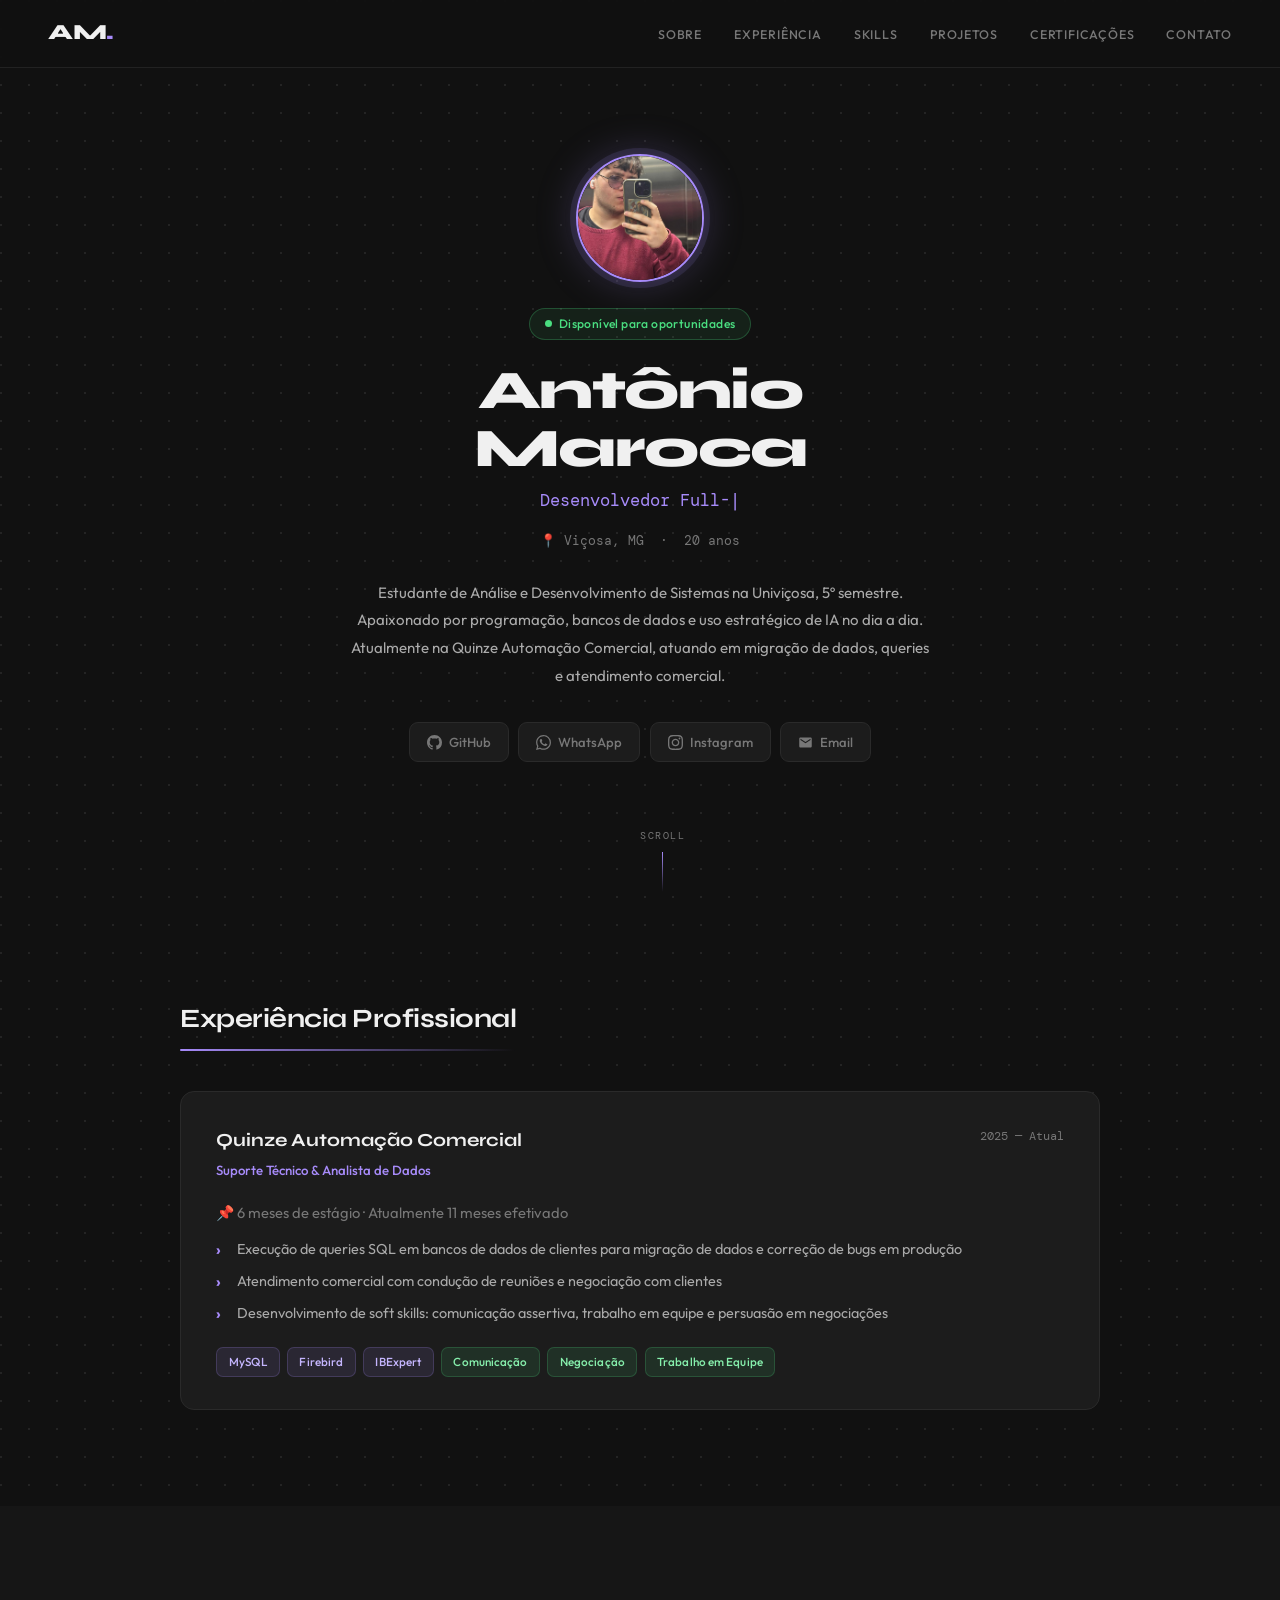
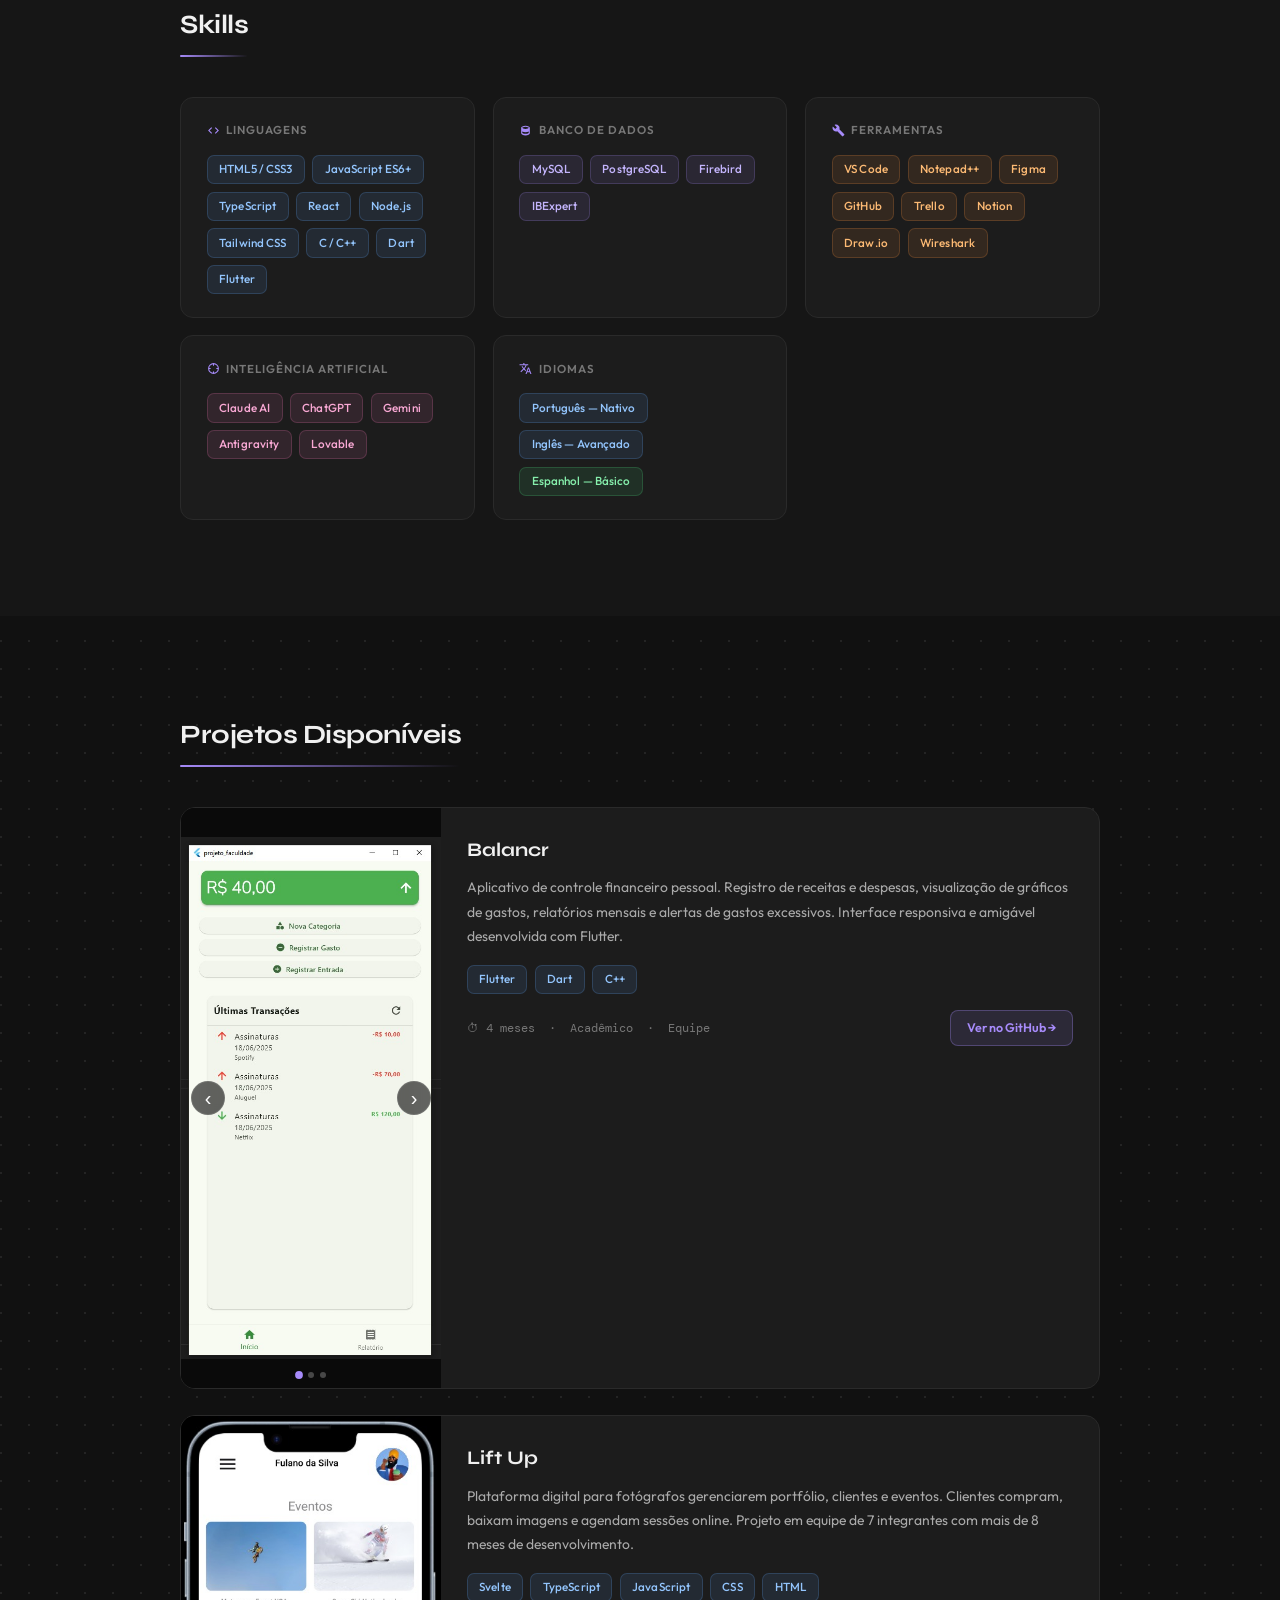
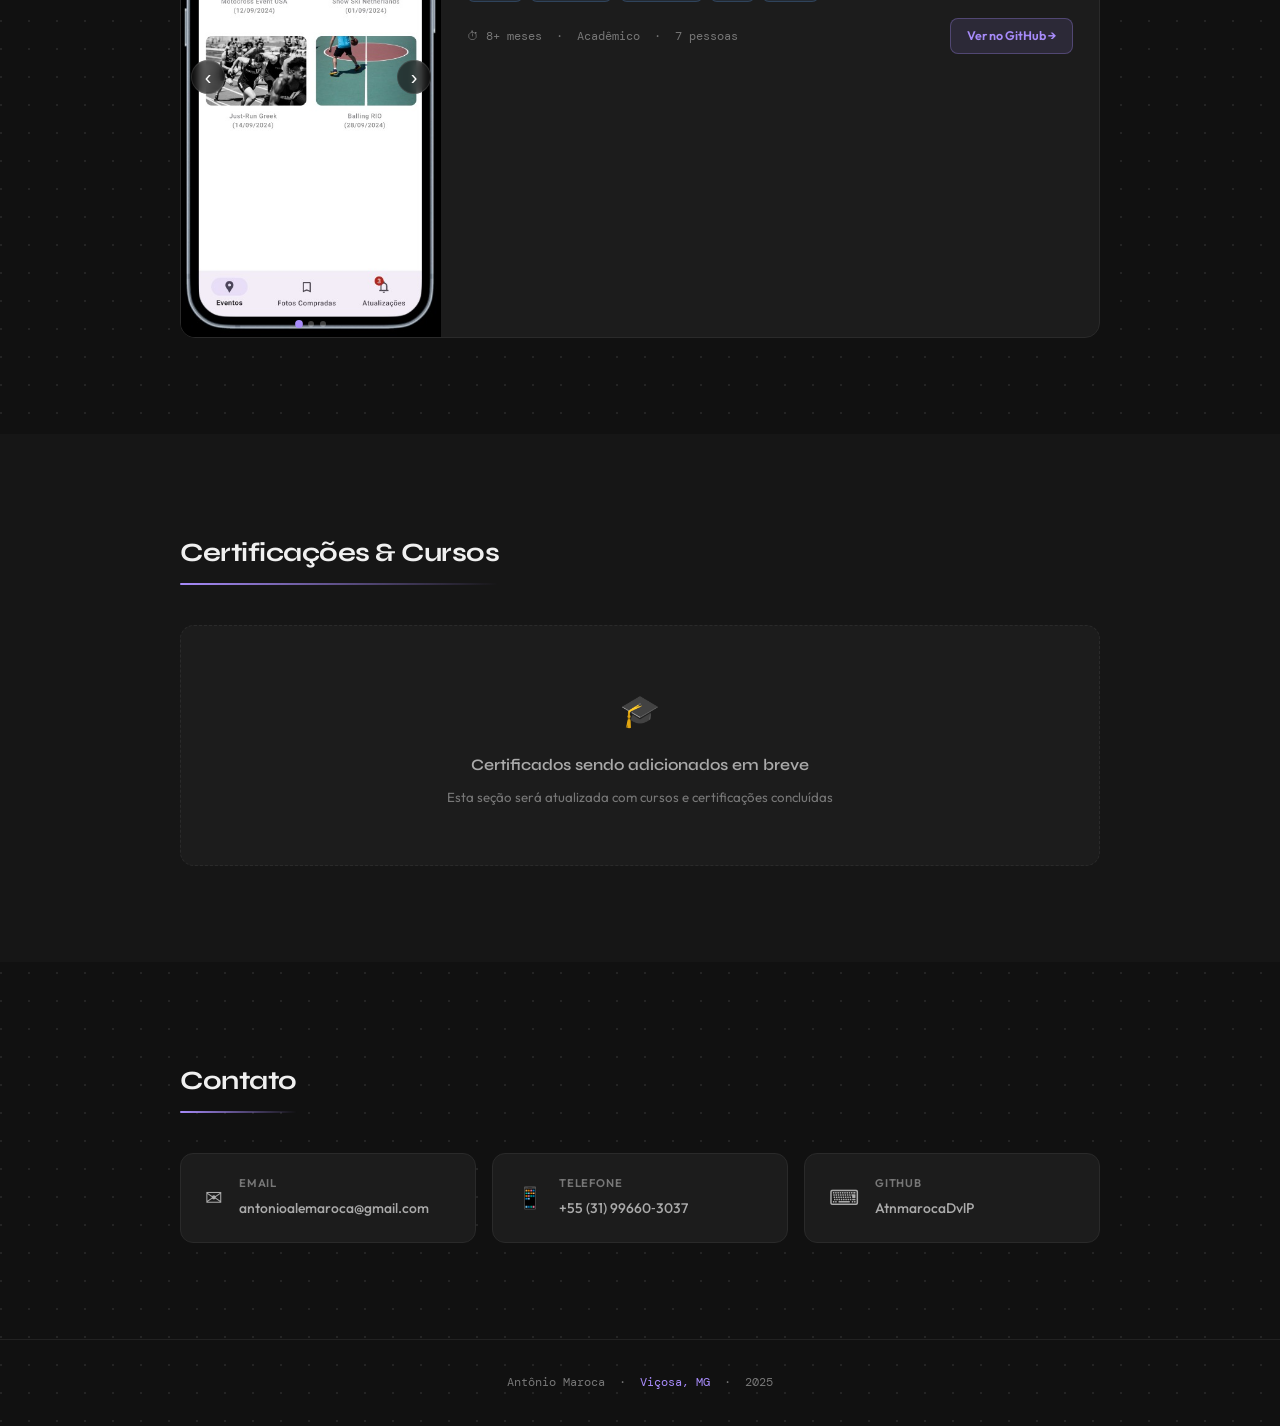
==== commit 713d2718: "Fix image filename in profile picture" ====
--- a/index.html
+++ b/index.html
@@ -34,7 +34,7 @@
   <header class="hero" id="sobre">
     <div class="hero-content" data-aos="fade-up" data-aos-duration="900">
       <div class="profile-pic">
-        <img src="Imagens e videos/foto_perfil_curriculo.jpeg" alt="Antônio Maroca" />
+        <img src="Imagens e videos/Foto_perfil_curriculo.jpeg" alt="Antônio Maroca" />
       </div>
       <div class="badge-disponivel">
         <span class="badge-dot"></span> Disponível para oportunidades
@@ -448,4 +448,4 @@
   </script>
 </body>
 
-</html>+</html>
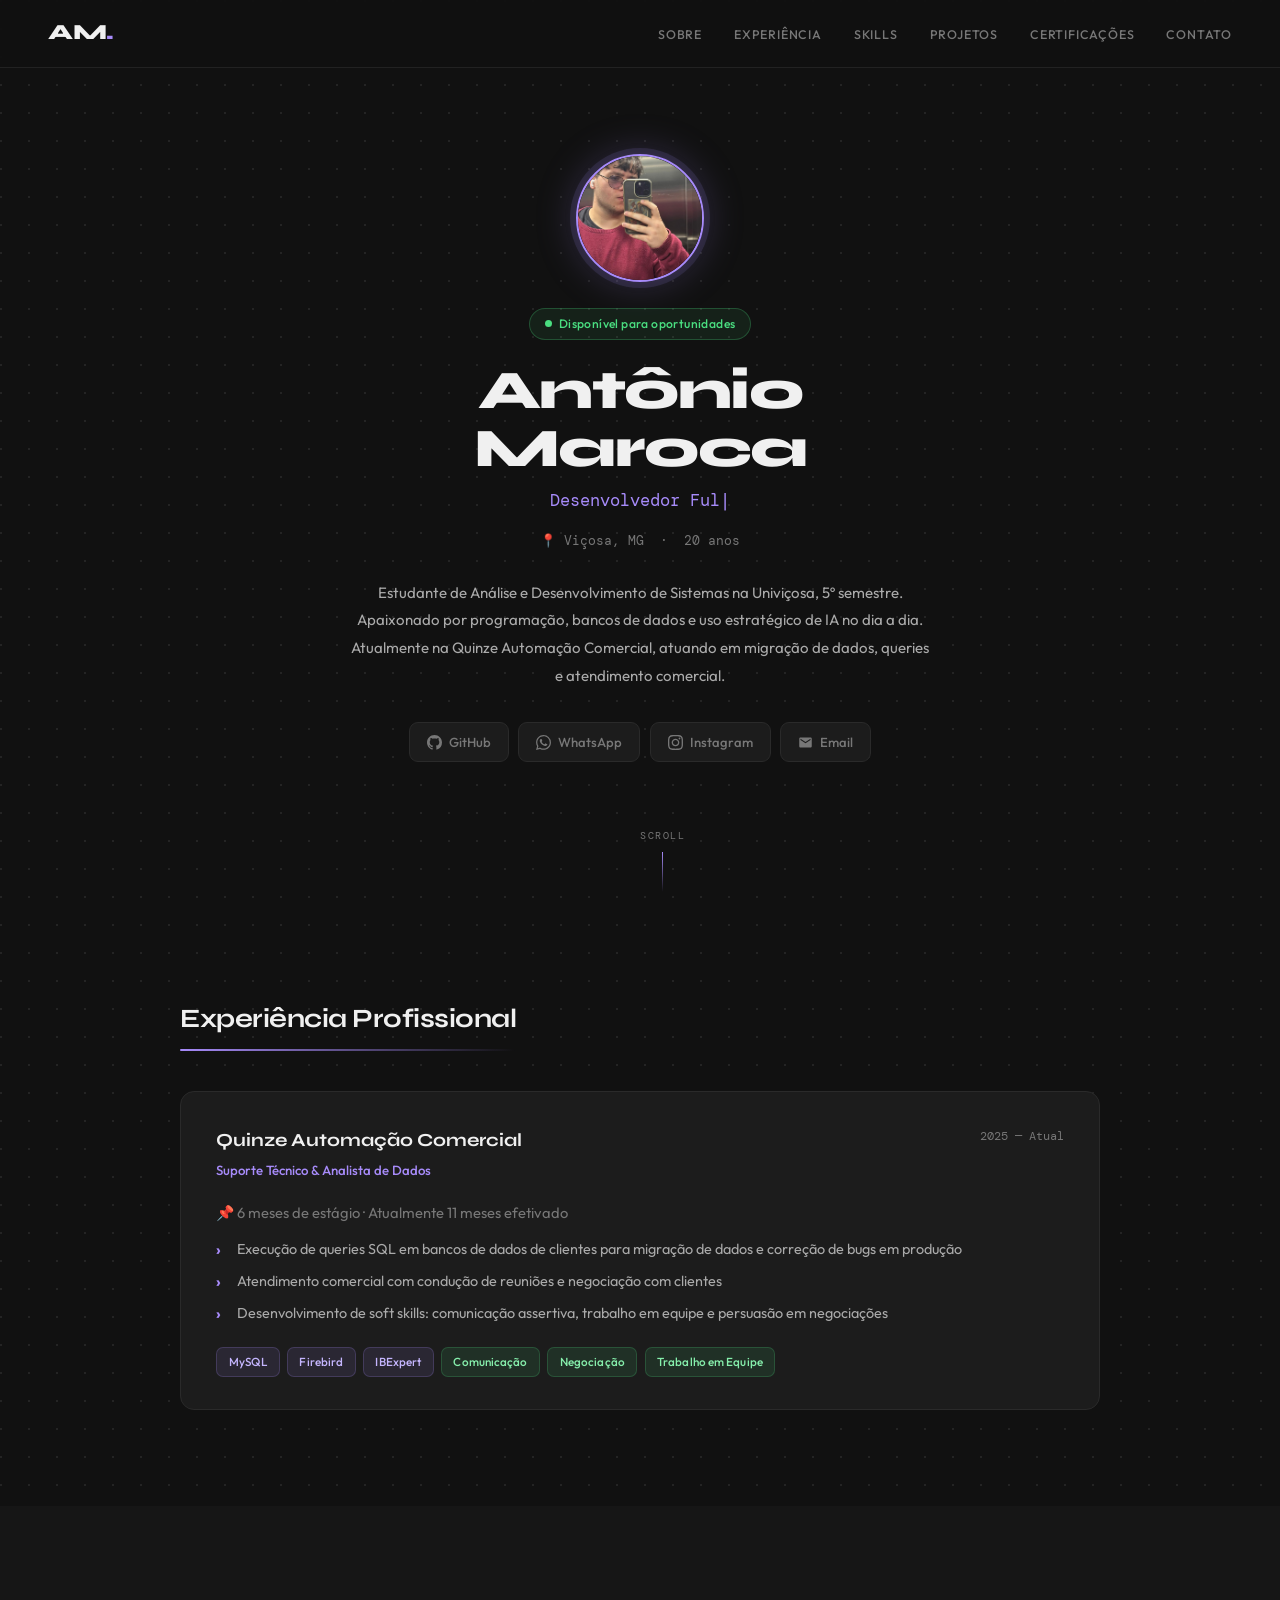
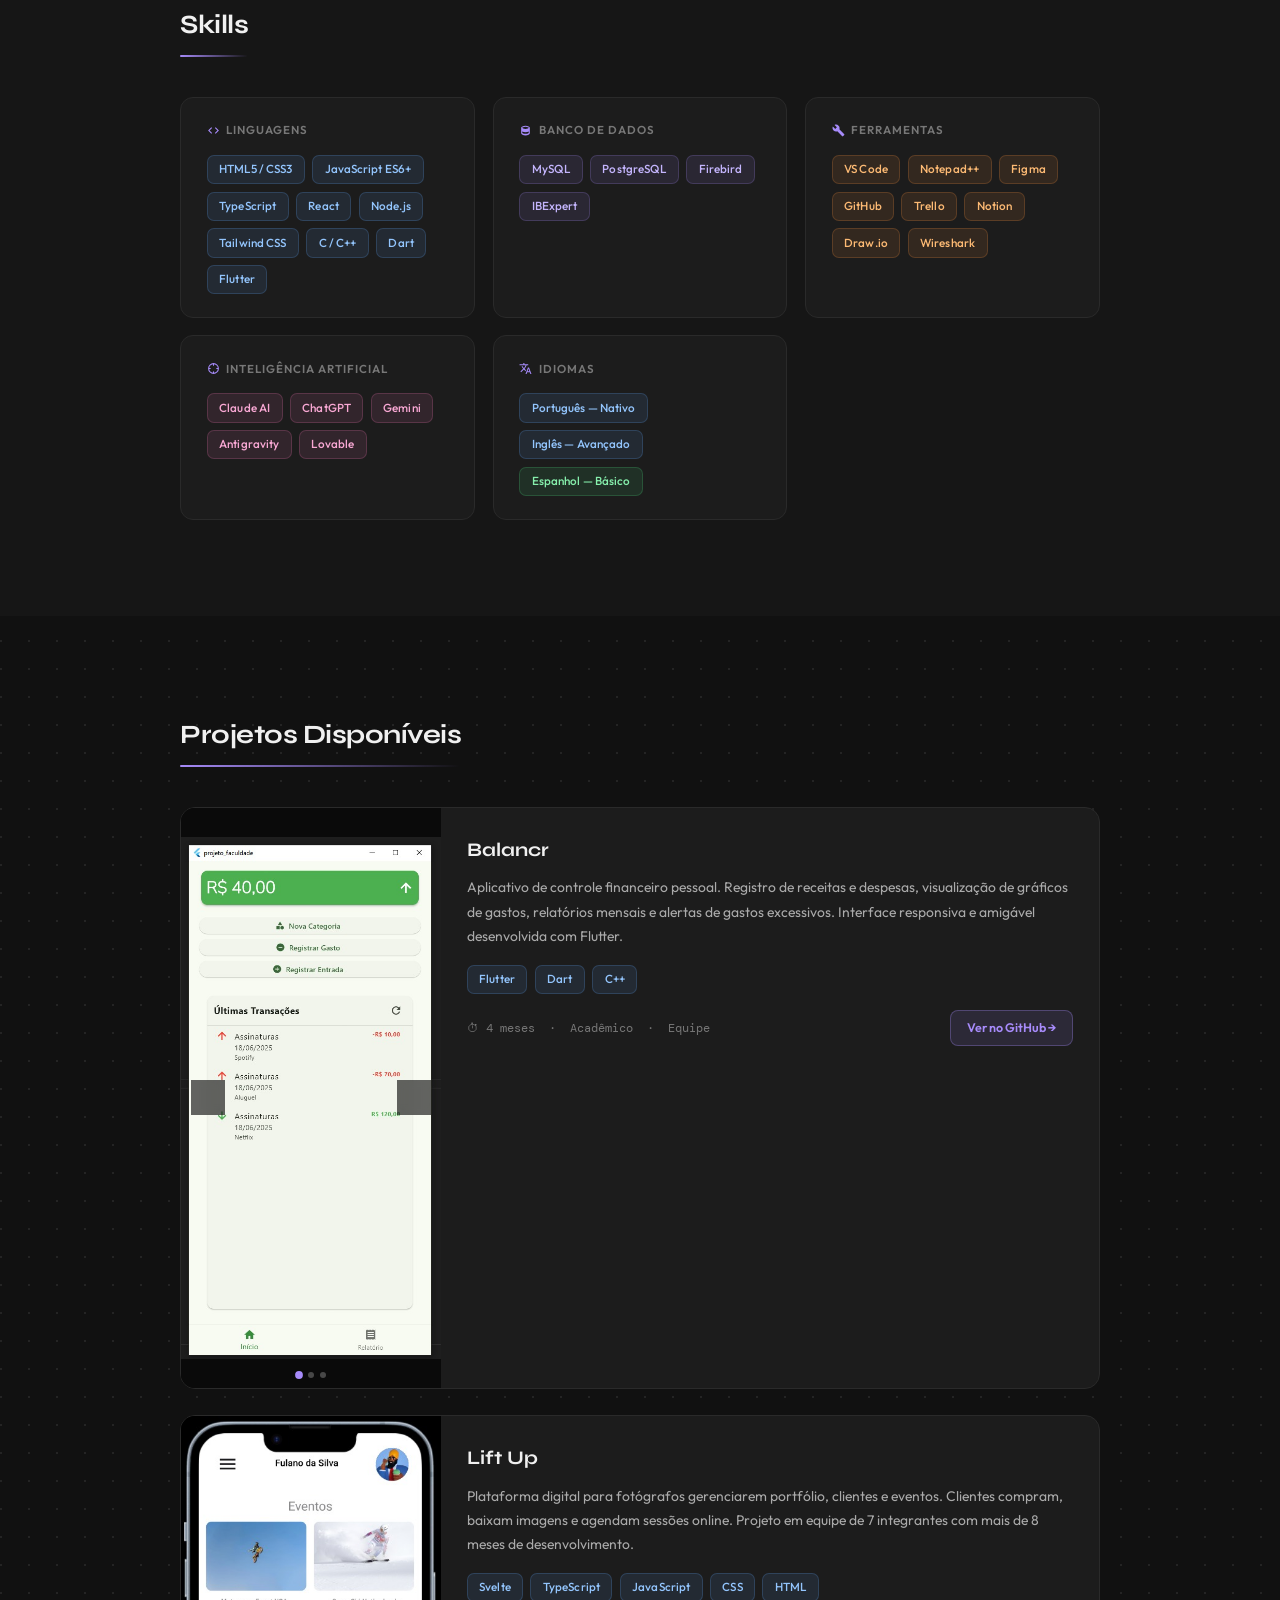
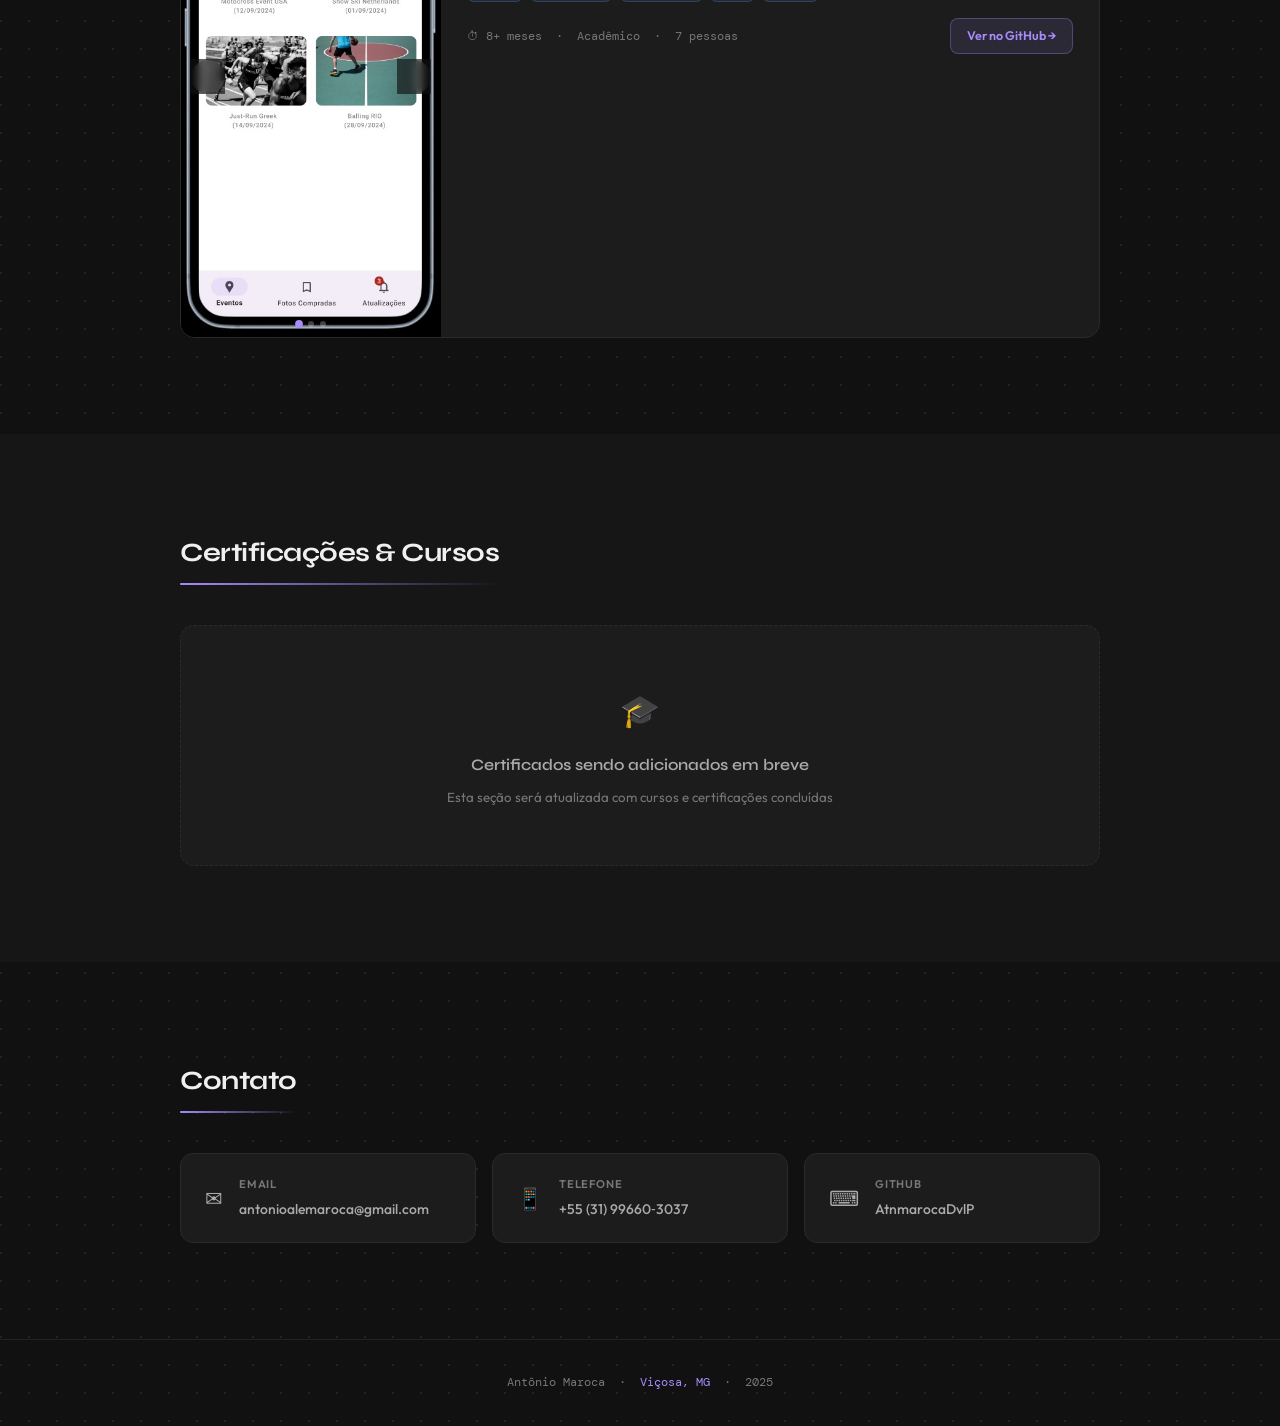
==== commit ef79defb: "Update index.html" ====
--- a/index.html
+++ b/index.html
@@ -8,7 +8,7 @@
   <link rel="stylesheet" href="style.css" />
   <link href="https://unpkg.com/aos@2.3.4/dist/aos.css" rel="stylesheet" />
   <link
-    href="https://fonts.googleapis.com/css2?family=Syne:wght@400;500;600;700;800&family=Outfit:wght@300;400;500;600&family=DM+Mono:ital,wght@0,400;0,500;1,400&display=swap"
+    href="https://fonts.googleapis.com/css2?family=Syne:wght@400;500;600;700;800&family=Outfit:wght@300;400;500;600;700;800&family=DM+Mono:ital,wght@0,400;0,500;1,400&display=swap"
     rel="stylesheet" />
 </head>
 
@@ -34,7 +34,7 @@
   <header class="hero" id="sobre">
     <div class="hero-content" data-aos="fade-up" data-aos-duration="900">
       <div class="profile-pic">
-        <img src="Imagens e videos/Foto_perfil_curriculo.jpeg" alt="Antônio Maroca" />
+        <img src="Imagens_e_videos/Foto_perfil_curriculo.jpeg" alt="Antônio Maroca" />
       </div>
       <div class="badge-disponivel">
         <span class="badge-dot"></span> Disponível para oportunidades
@@ -448,4 +448,4 @@
   </script>
 </body>
 
-</html>
+</html>
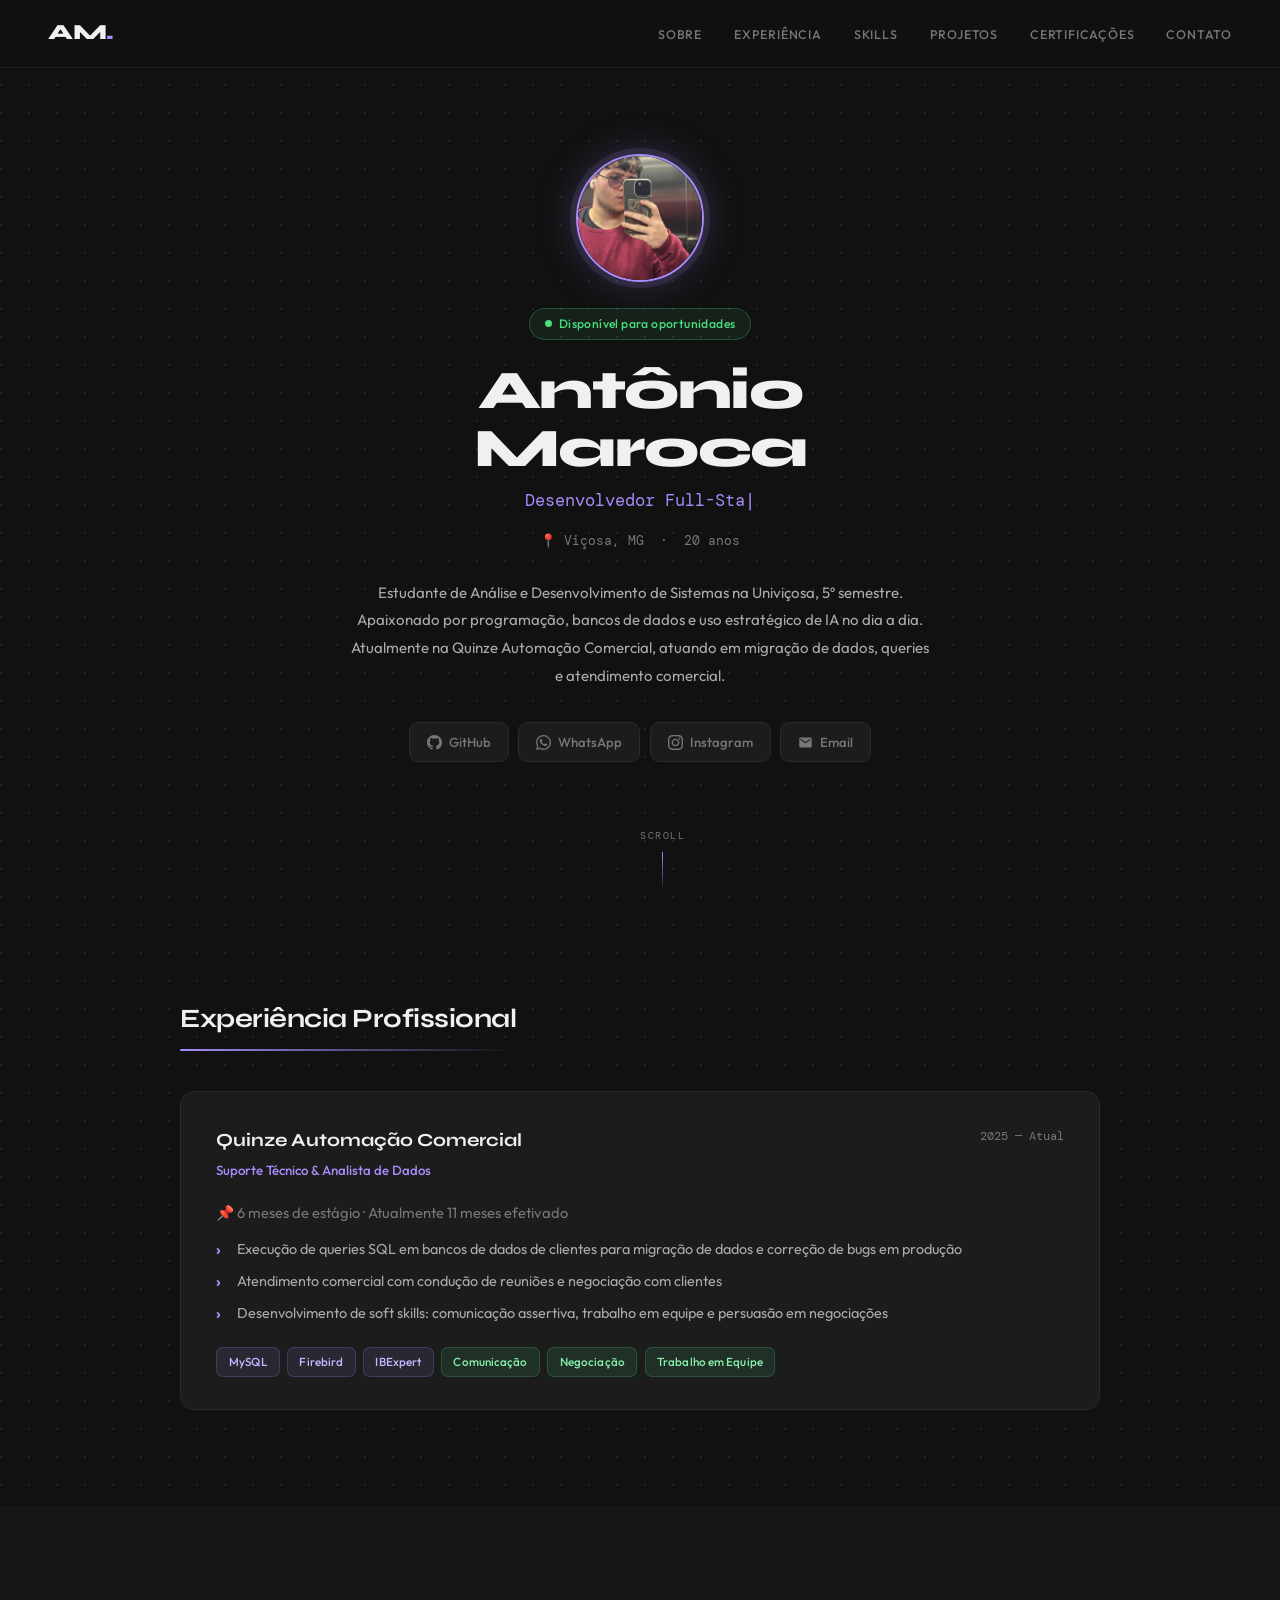
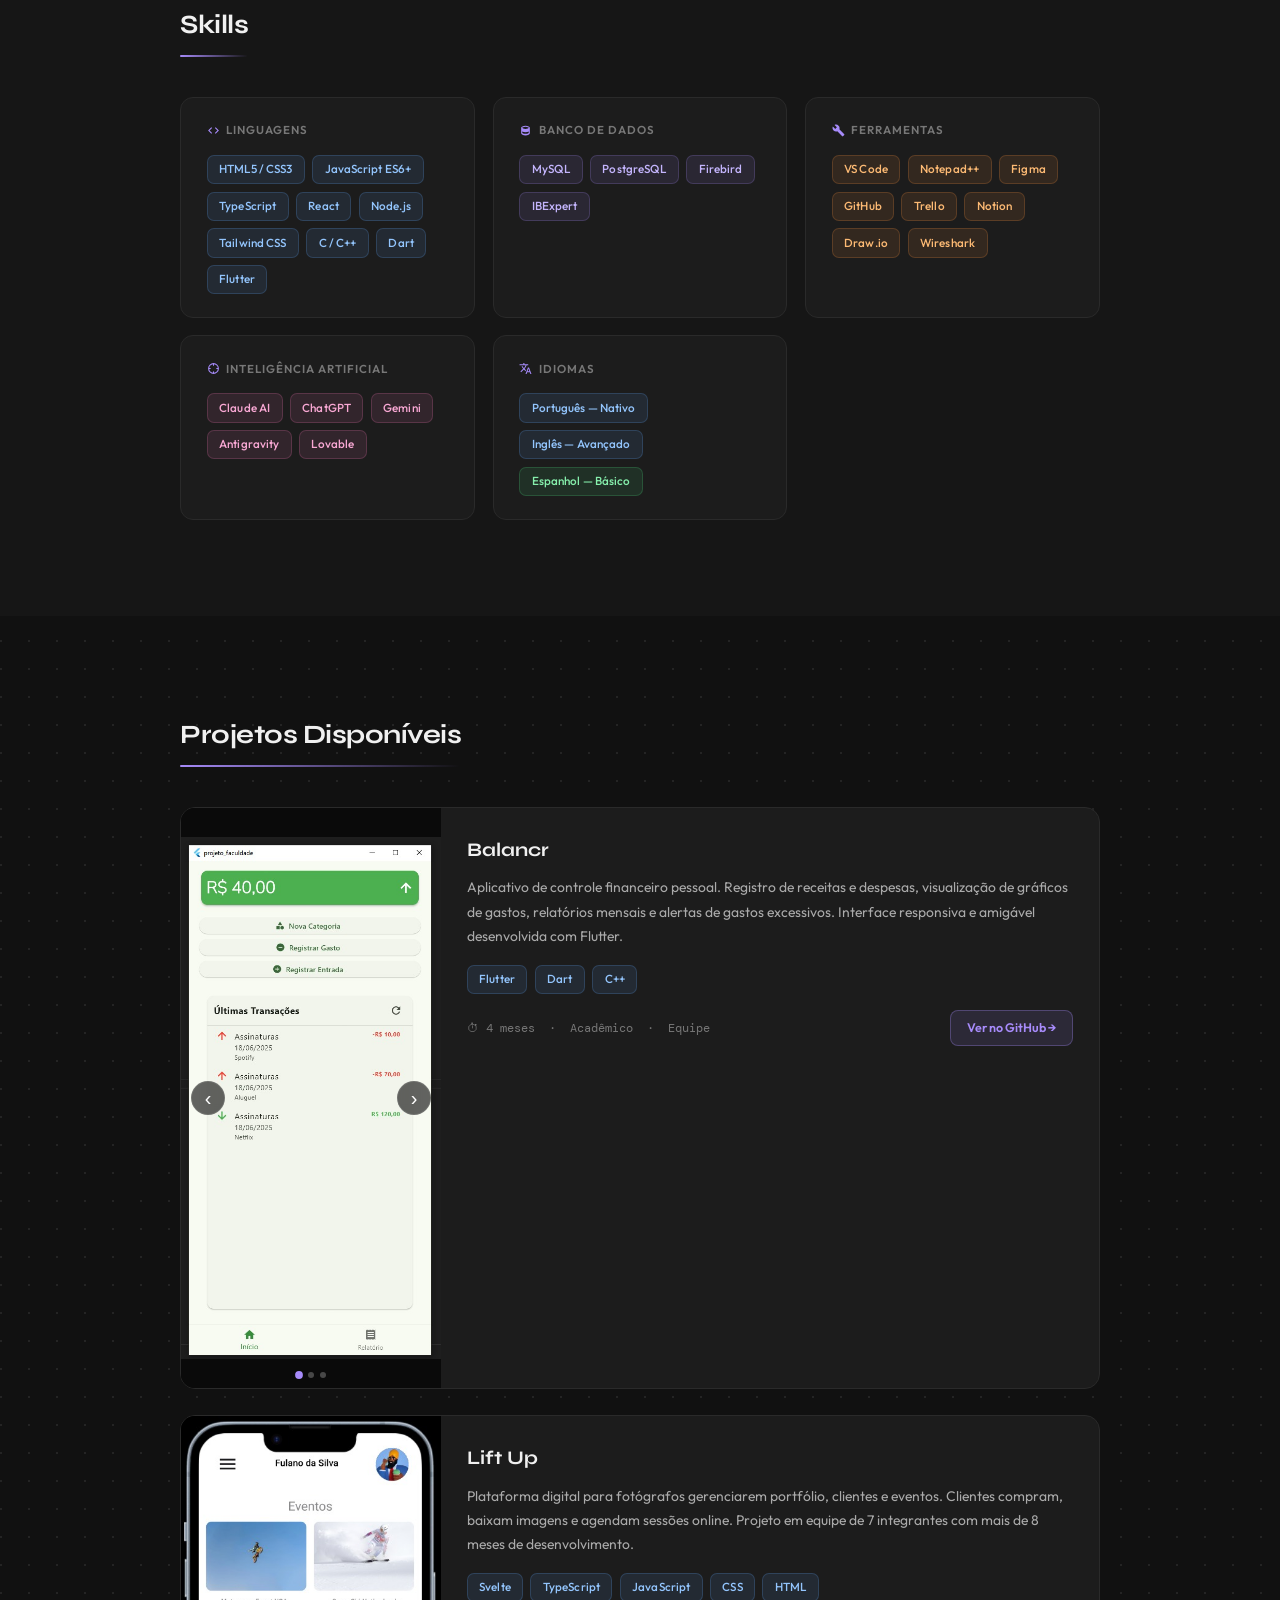
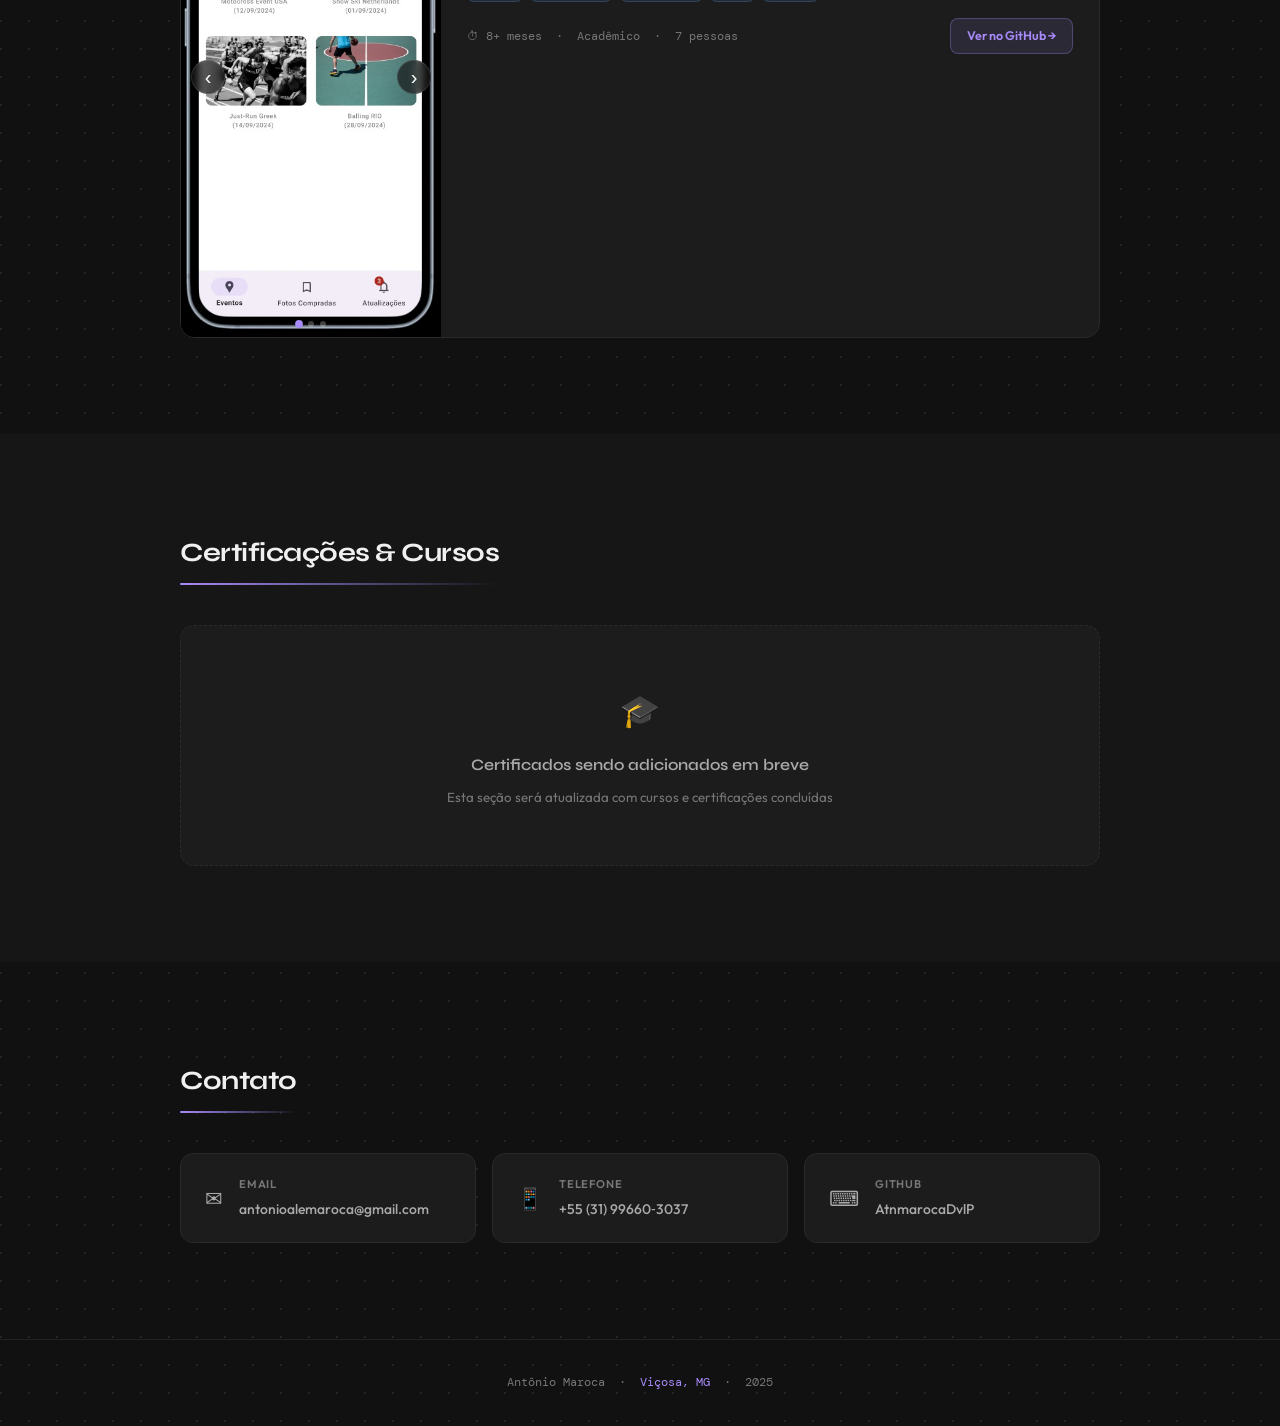
==== commit 6cf2fe56: "fah" ====
--- a/index.html
+++ b/index.html
@@ -229,9 +229,9 @@
         <div class="project-card project-card--portrait" data-aos="fade-up" data-aos-delay="0">
           <div class="carousel carousel--portrait" id="carousel-balancr">
             <div class="carousel-track">
-              <img src="Imagens e videos/balancr1.jpeg" alt="Balancr screenshot 1" />
-              <img src="Imagens e videos/balancr2.jpeg" alt="Balancr screenshot 2" />
-              <img src="Imagens e videos/balancr3.jpeg" alt="Balancr screenshot 3" />
+              <img src="Imagens_e_videos/balancr1.jpeg" alt="Balancr screenshot 1" />
+              <img src="Imagens_e_videos/balancr2.jpeg" alt="Balancr screenshot 2" />
+              <img src="Imagens_e_videos/balancr3.jpeg" alt="Balancr screenshot 3" />
             </div>
             <button class="carousel-btn prev" onclick="moveCarousel('carousel-balancr', -1)"
               aria-label="Anterior">&#8249;</button>
@@ -264,9 +264,9 @@
         <div class="project-card project-card--portrait" data-aos="fade-up" data-aos-delay="120">
           <div class="carousel carousel--portrait" id="carousel-liftup">
             <div class="carousel-track">
-              <img src="Imagens e videos/liftup1.jpeg" alt="LiftUp screenshot 1" />
-              <img src="Imagens e videos/liftup2.jpeg" alt="LiftUp screenshot 2" />
-              <img src="Imagens e videos/liftup3.jpeg" alt="LiftUp screenshot 3" />
+              <img src="Imagens_e_videos/liftup1.jpeg" alt="LiftUp screenshot 1" />
+              <img src="Imagens_e_videos/liftup2.jpeg" alt="LiftUp screenshot 2" />
+              <img src="Imagens_e_videos/liftup3.jpeg" alt="LiftUp screenshot 3" />
             </div>
             <button class="carousel-btn prev" onclick="moveCarousel('carousel-liftup', -1)"
               aria-label="Anterior">&#8249;</button>
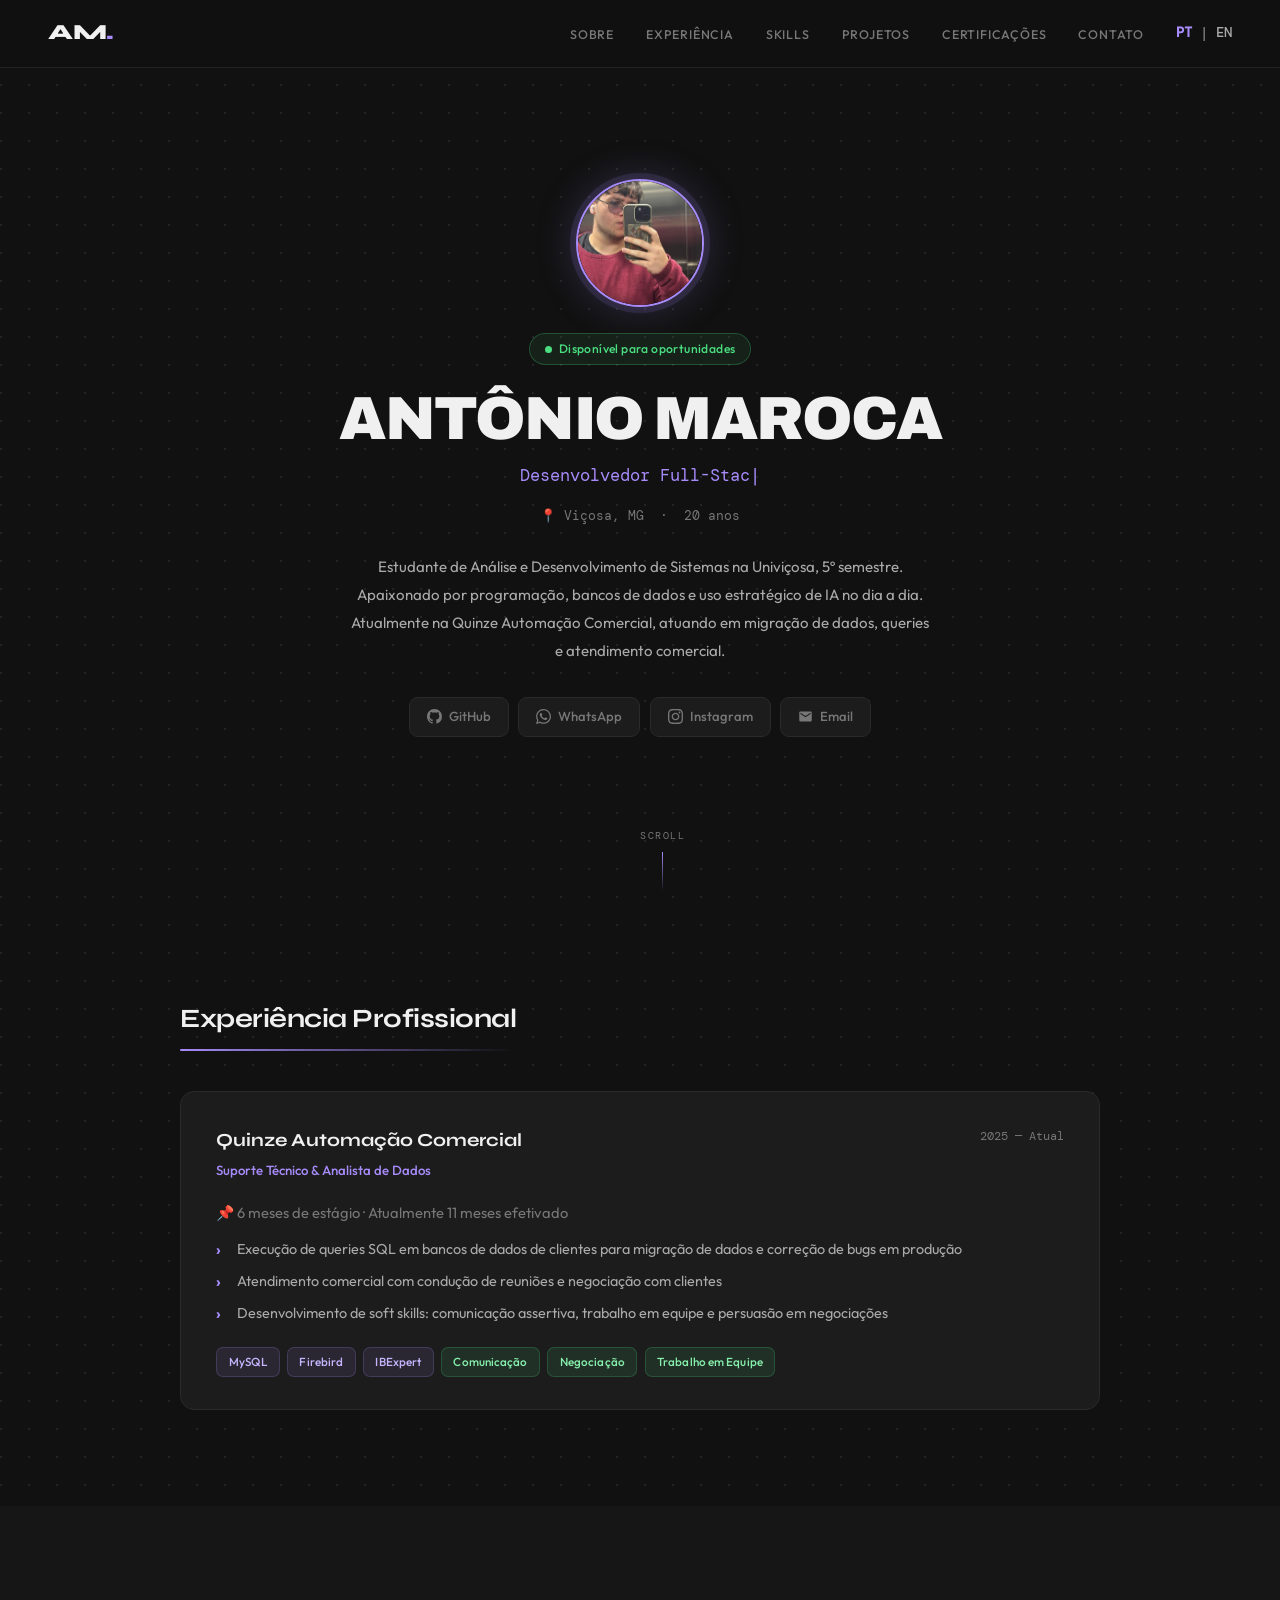
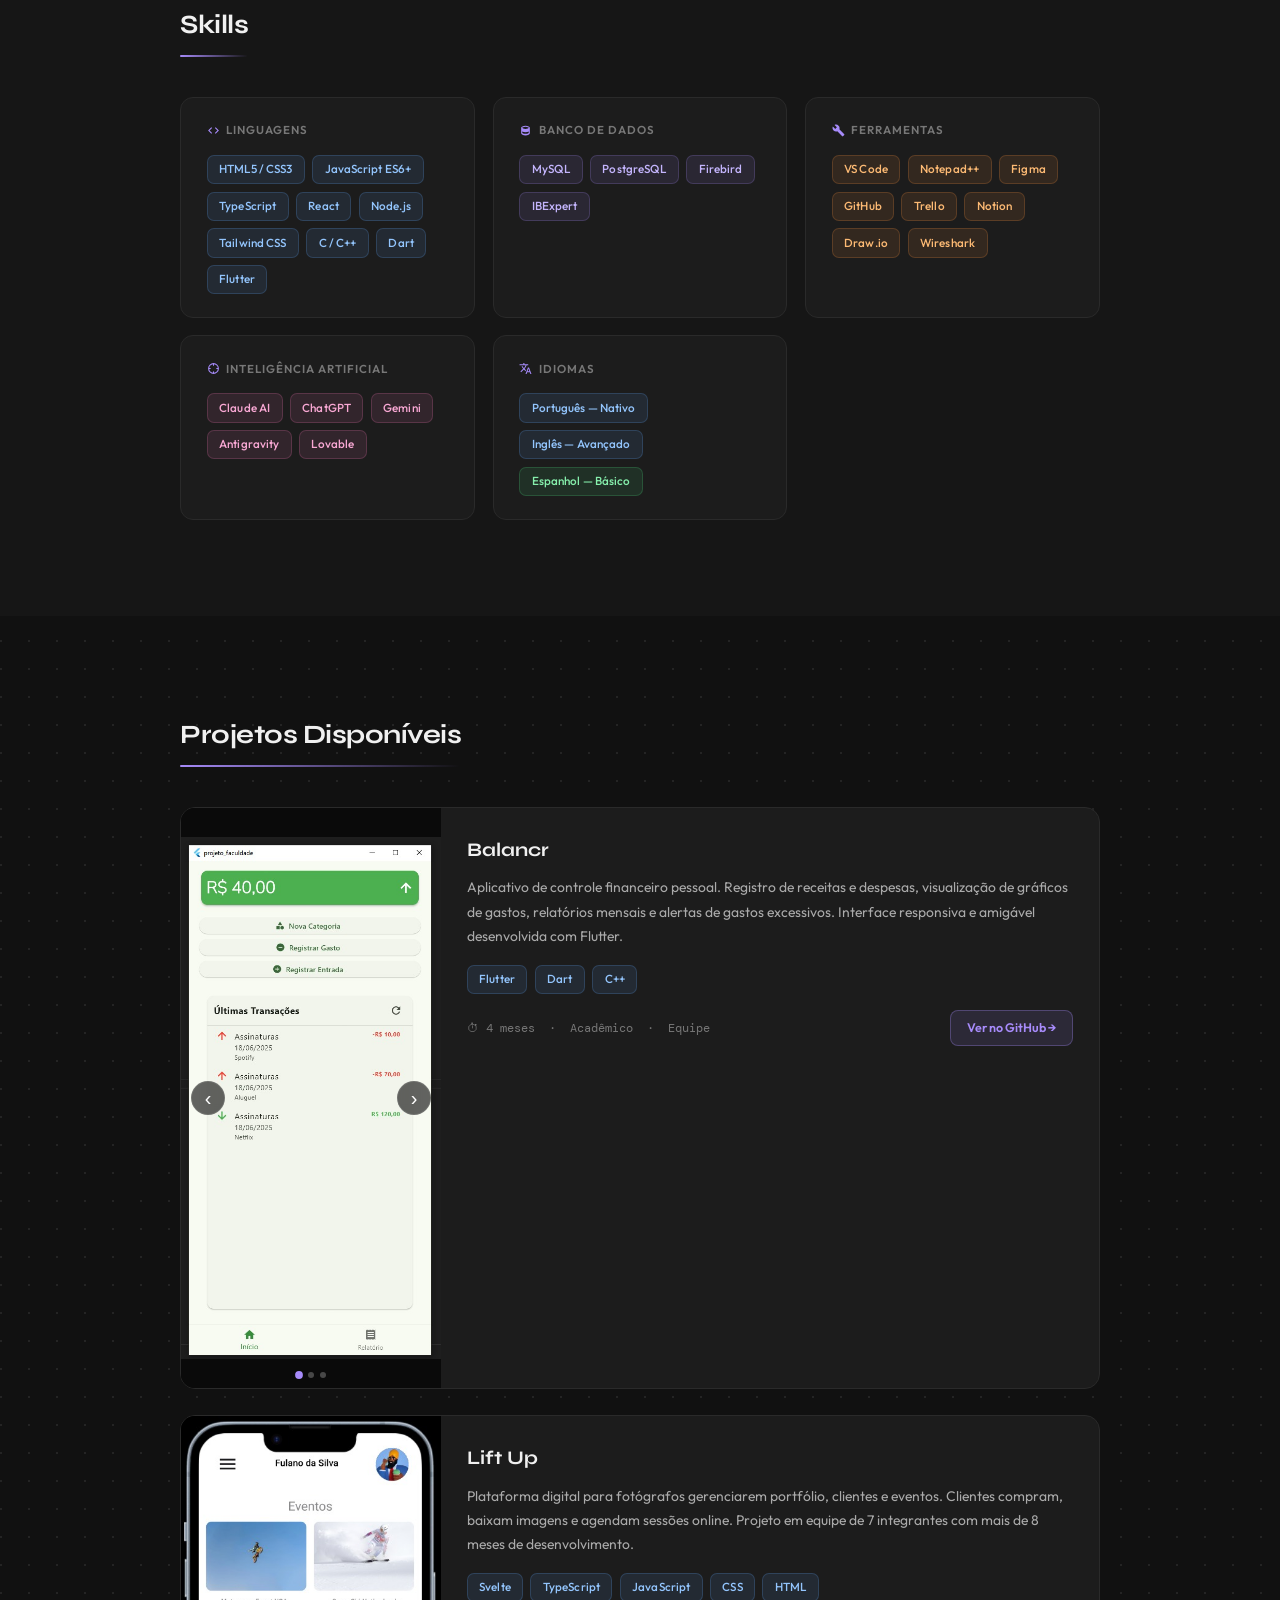
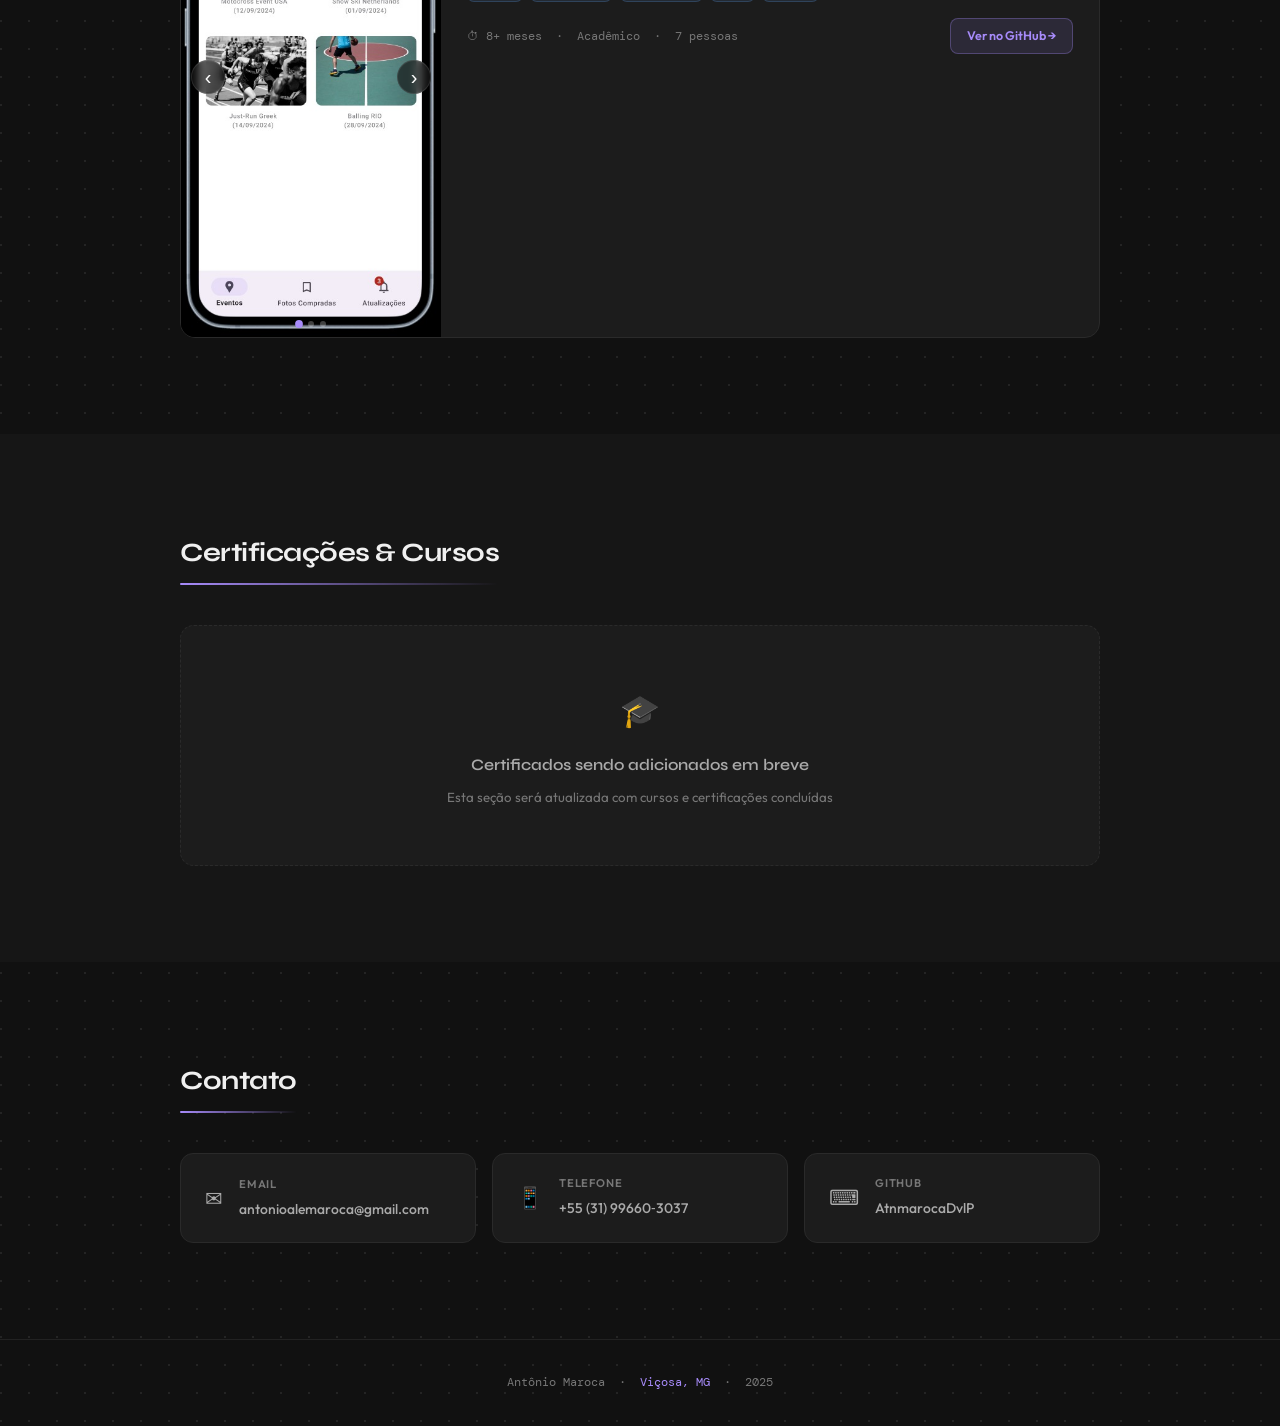
==== commit 93c63b6c: "new font" ====
--- a/index.html
+++ b/index.html
@@ -8,7 +8,7 @@
   <link rel="stylesheet" href="style.css" />
   <link href="https://unpkg.com/aos@2.3.4/dist/aos.css" rel="stylesheet" />
   <link
-    href="https://fonts.googleapis.com/css2?family=Syne:wght@400;500;600;700;800&family=Outfit:wght@300;400;500;600;700;800&family=DM+Mono:ital,wght@0,400;0,500;1,400&display=swap"
+    href="https://fonts.googleapis.com/css2?family=Archivo:wght@700;800;900&family=Syne:wght@400;500;600;700;800&family=Outfit:wght@300;400;500;600;700;800&family=DM+Mono:ital,wght@0,400;0,500;1,400&display=swap"
     rel="stylesheet" />
 </head>
 
@@ -25,6 +25,9 @@
       <li><a href="#certificacoes">Certificações</a></li>
       <li><a href="#contato">Contato</a></li>
     </ul>
+    <div class="lang-switch">
+      <a href="index.html" class="active">PT</a> <span style="color:var(--text-muted)">|</span> <a href="index-en.html">EN</a>
+    </div>
     <button class="nav-menu-btn" id="menuBtn" aria-label="Menu">
       <span></span><span></span><span></span>
     </button>
--- a/style.css
+++ b/style.css
@@ -80,6 +80,7 @@
   list-style: none;
   display: flex;
   gap: 2rem;
+  margin-left: auto;
 }
 
 .nav-links a {
@@ -92,6 +93,29 @@
 }
 
 .nav-links a:hover { color: var(--accent); }
+
+/* Language Switch */
+.lang-switch {
+  display: flex;
+  align-items: center;
+  gap: 0.5rem;
+  font-family: var(--font-mono);
+  font-size: 0.85rem;
+  font-weight: 500;
+  margin-left: 2rem;
+}
+.lang-switch a {
+  color: var(--text-dim);
+  transition: color 0.2s;
+}
+.lang-switch a:hover {
+  color: var(--accent);
+}
+.lang-switch a.active {
+  color: var(--accent);
+  font-weight: 700;
+  pointer-events: none;
+}
 
 /* hamburger – hidden on desktop */
 .nav-menu-btn {
@@ -172,12 +196,13 @@
 }
 
 .hero-name {
-  font-family: var(--font-head);
-  font-size: clamp(2rem, 5.5vw, 3.4rem);
-  font-weight: 800;
+  font-family: 'Archivo', 'Sequel', var(--font-head);
+  font-size: clamp(2.2rem, 6vw, 3.8rem);
+  font-weight: 900;
   letter-spacing: -1.5px;
   line-height: 1.05;
   margin-bottom: 0.6rem;
+  text-transform: uppercase;
 }
 
 .hero-title {
@@ -712,6 +737,10 @@
     border-bottom: 1px solid var(--border);
   }
   .nav-links.open { display: flex; }
+  .lang-switch {
+    margin-left: auto;
+    margin-right: 1.5rem;
+  }
   .nav-menu-btn { display: flex; }
   .section { padding: 4.5rem 1.5rem; }
   .hero { padding: 6rem 1.5rem 3rem; }
